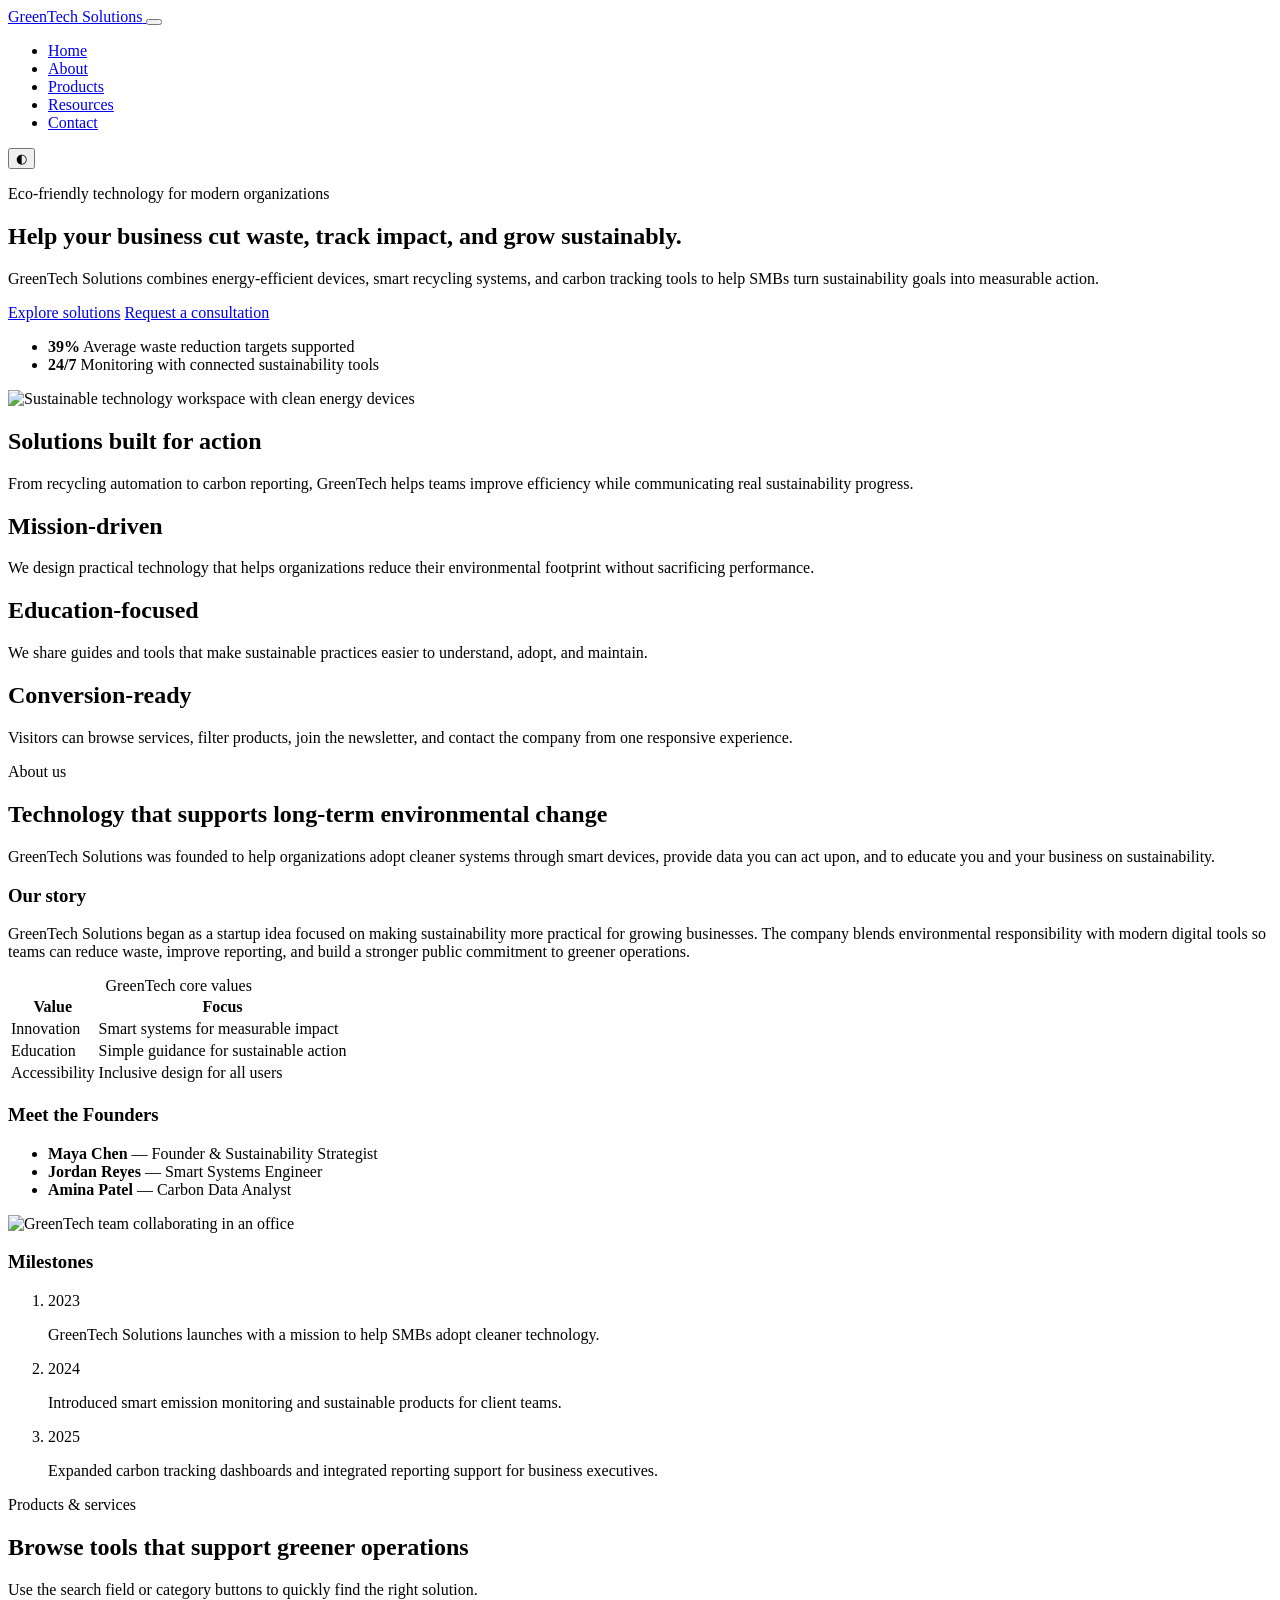
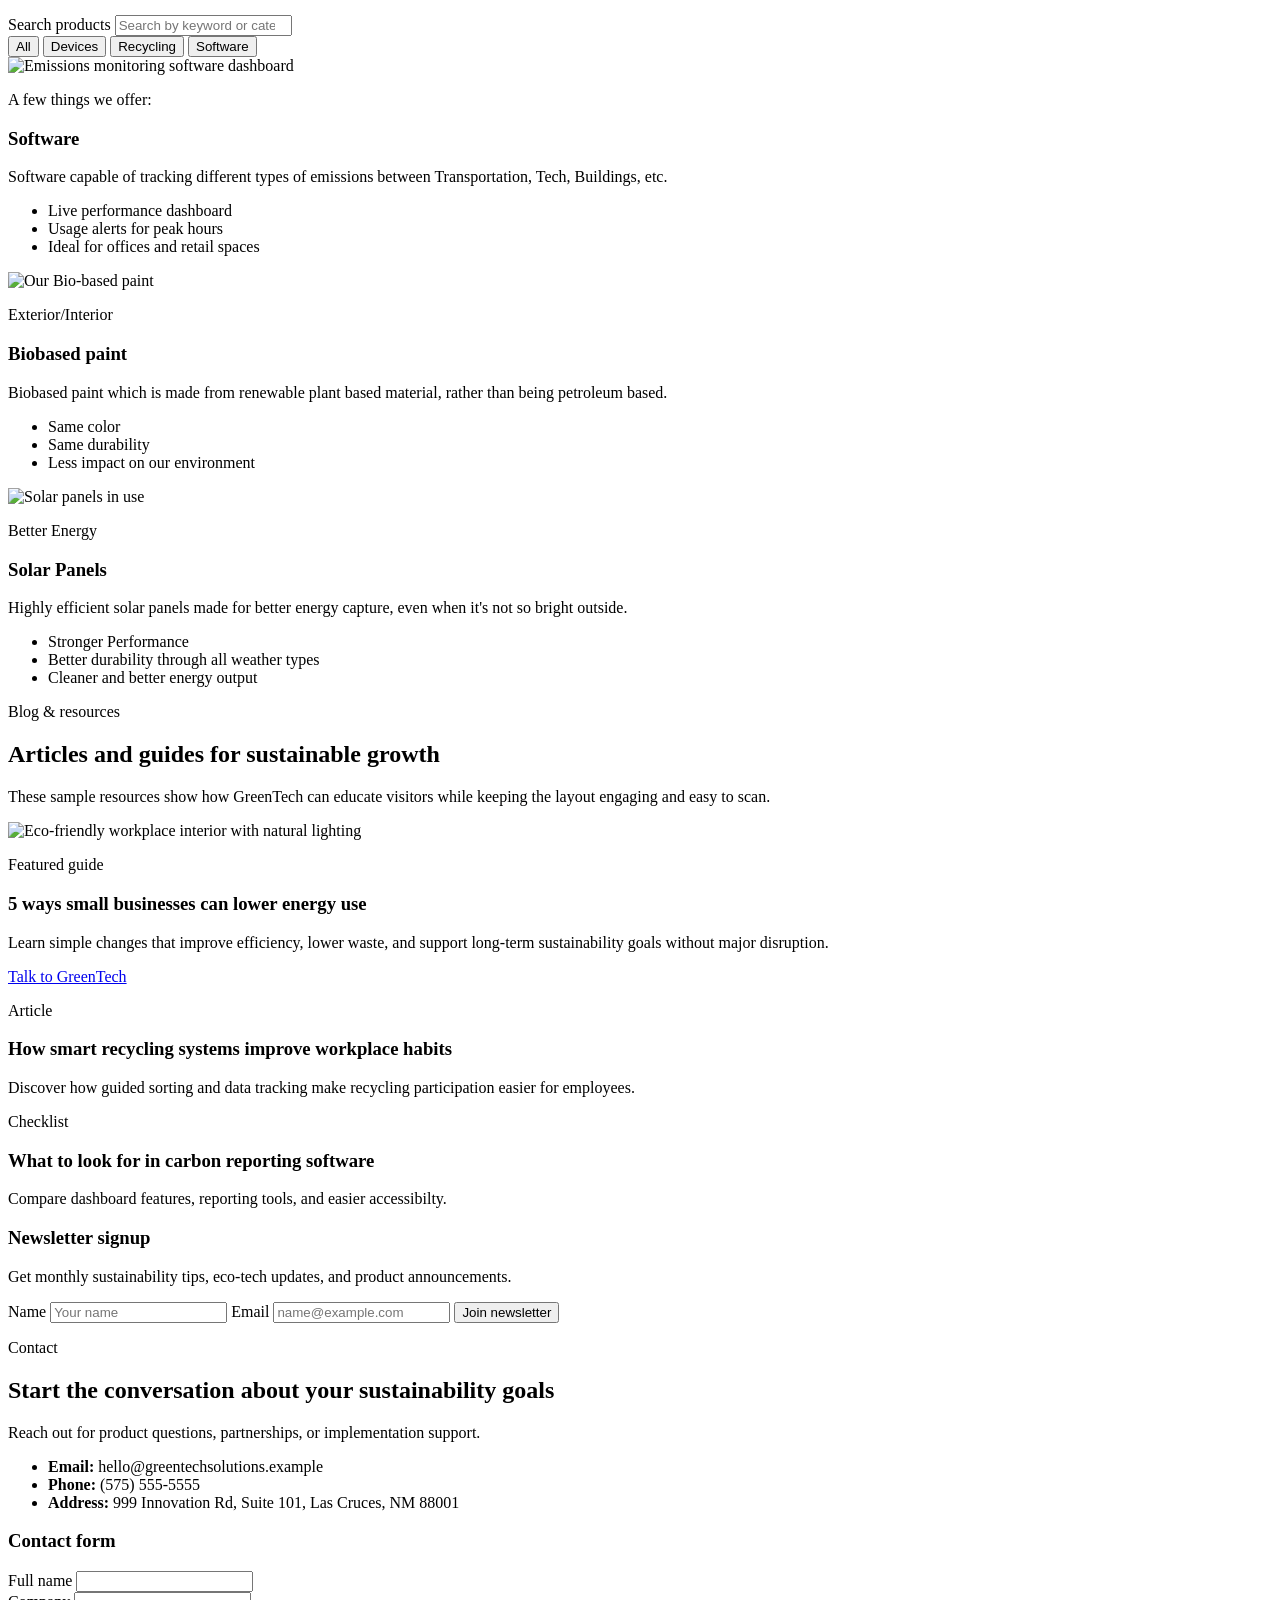
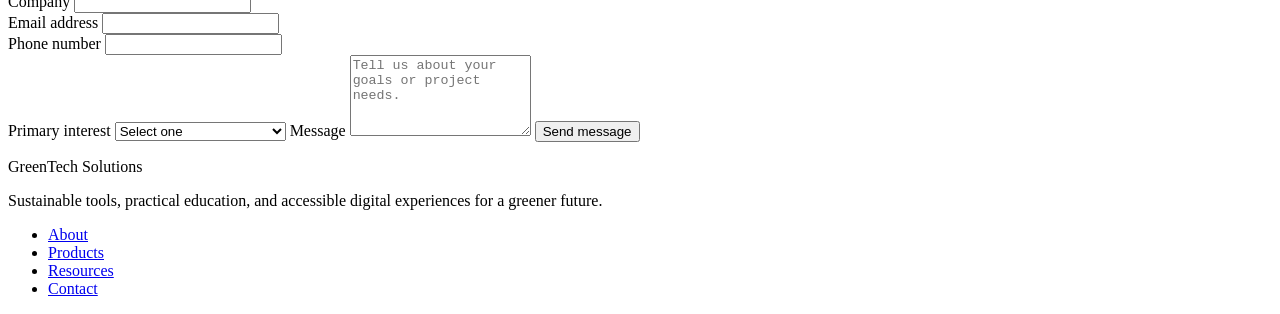
==== html/greentech.html @ e3a4a88c "Updated all web techs" ====
<!DOCTYPE html>
<html lang="en">
<head>
  <meta charset="UTF-8">
  <meta name="viewport" content="width=device-width, initial-scale=1.0">
  <meta name="description" content="GreenTech Solutions helps businesses reduce their carbon footprint with energy-efficient devices, smart recycling systems, and carbon tracking software.">
  <title>GreenTech Solutions</title>
  <link rel="stylesheet" href="style.css">
  <script defer src="script.js"></script>
</head>
<body>
  

  <header class="site-header" id="top">
    <div class="container header-inner">
      <a class="brand" href="greentech.html" aria-label="GreenTech Solutions home">
        <span>GreenTech Solutions</span>
      </a>

      <button class="menu-toggle" type="button" aria-expanded="false" aria-controls="primary-nav" aria-label="Open navigation menu">
        <span></span><span></span><span></span>
      </button>

      <nav class="primary-nav" id="primary-nav" aria-label="Primary navigation">
        <ul>
          <li><a href="#home">Home</a></li>
          <li><a href="#about">About</a></li>
          <li><a href="#products">Products</a></li>
          <li><a href="#resources">Resources</a></li>
          <li><a href="#contact">Contact</a></li>
        </ul>
      </nav>

      <button class="theme-toggle" type="button" data-theme-toggle aria-label="Switch to dark mode">
        <span aria-hidden="true">◐</span>
      </button>
    </div>
  </header>

  <main id="main-content">
    <section class="hero section" id="home">
      <div class="container hero-grid">
        <div class="hero-copy">
          <p class="eyebrow">Eco-friendly technology for modern organizations</p>
          <h1>Help your business cut waste, track impact, and grow sustainably.</h1>
          <p class="hero-text">GreenTech Solutions combines energy-efficient devices, smart recycling systems, and carbon tracking tools to help SMBs turn sustainability goals into measurable action.</p>
          <div class="hero-actions">
            <a class="btn btn-primary" href="#products">Explore solutions</a>
            <a class="btn btn-secondary" href="#contact">Request a consultation</a>
          </div>
          <ul class="stats-list" aria-label="Business impact highlights">
            <li><strong>39%</strong><span> Average waste reduction targets supported</span></li>
            <li><strong>24/7</strong><span> Monitoring with connected sustainability tools</span></li>
            </ul>
        </div>

        <div class="hero-card">
          <img src="images/hero.jpg" alt="Sustainable technology workspace with clean energy devices" width="900" height="700" loading="eager">
          <div class="hero-panel">
            <h2>Solutions built for action</h2>
            <p>From recycling automation to carbon reporting, GreenTech helps teams improve efficiency while communicating real sustainability progress.</p>
          </div>
        </div>
      </div>
    </section>

    <section class="section mission-strip" aria-label="Mission highlights">
      <div class="container mission-grid">
        <article>
          <h2>Mission-driven</h2>
          <p>We design practical technology that helps organizations reduce their environmental footprint without sacrificing performance.</p>
        </article>
        <article>
          <h2>Education-focused</h2>
          <p>We share guides and tools that make sustainable practices easier to understand, adopt, and maintain.</p>
        </article>
        <article>
          <h2>Conversion-ready</h2>
          <p>Visitors can browse services, filter products, join the newsletter, and contact the company from one responsive experience.</p>
        </article>
      </div>
    </section>

    <section class="section" id="about">
      <div class="container section-heading">
        <p class="eyebrow">About us</p>
        <h2>Technology that supports long-term environmental change</h2>
        <p>GreenTech Solutions was founded to help organizations adopt cleaner systems through smart devices, provide data you can act upon, and to educate you and your business on sustainability.</p>
      </div>

      <div class="container about-grid">
        <article class="card story-card">
          <h3>Our story</h3>
          <p>GreenTech Solutions began as a startup idea focused on making sustainability more practical for growing businesses. The company blends environmental responsibility with modern digital tools so teams can reduce waste, improve reporting, and build a stronger public commitment to greener operations.</p>

          <table>
            <caption class="sr-only">GreenTech core values</caption>
            <thead>
              <tr>
                <th scope="col">Value</th>
                <th scope="col">Focus</th>
              </tr>
            </thead>
            <tbody>
              <tr><td>Innovation</td><td>Smart systems for measurable impact</td></tr>
              <tr><td>Education</td><td>Simple guidance for sustainable action</td></tr>
              <tr><td>Accessibility</td><td>Inclusive design for all users</td></tr>
            </tbody>
          </table>
        </article>

        <article class="card team-card">
          <h3>Meet the Founders</h3>
          <ul class="team-list">
            <li><strong>Maya Chen</strong> — Founder & Sustainability Strategist</li>
            <li><strong>Jordan Reyes</strong> — Smart Systems Engineer</li>
            <li><strong>Amina Patel</strong> — Carbon Data Analyst</li>
          </ul>
          <img src="images/team.jpg" alt="GreenTech team collaborating in an office" width="800" height="600" loading="lazy">
        </article>
      </div>

      <div class="container timeline-wrap">
        <h3>Milestones</h3>
        <ol class="timeline">
          <li><span>2023</span><p>GreenTech Solutions launches with a mission to help SMBs adopt cleaner technology.</p></li>
          <li><span>2024</span><p>Introduced smart emission monitoring and sustainable products for client teams.</p></li>
          <li><span>2025</span><p>Expanded carbon tracking dashboards and integrated reporting support for business executives.</p></li>
          </ol>
      </div>
    </section>

    <section class="section" id="products">
      <div class="container section-heading products-head">
        <div>
          <p class="eyebrow">Products & services</p>
          <h2>Browse tools that support greener operations</h2>
          <p>Use the search field or category buttons to quickly find the right solution.</p>
        </div>

        <form class="filter-panel" role="search" aria-label="Filter products">
          <label for="product-search">Search products</label>
          <input id="product-search" name="product-search" type="search" placeholder="Search by keyword or category">

          <div class="filter-buttons" aria-label="Product categories">
            <button type="button" class="chip active" data-filter="all">All</button>
            <button type="button" class="chip" data-filter="devices">Devices</button>
            <button type="button" class="chip" data-filter="recycling">Recycling</button>
            <button type="button" class="chip" data-filter="software">Software</button>
          </div>
        </form>
      </div>

      <div class="container product-grid" id="product-grid">
        <article class="card product-card" data-category="devices" data-name="Emission Tracker">
          <img src="images/product3.jpg" alt="Emissions monitoring software dashboard" width="700" height="500" loading="lazy">
          <div class="card-body">
            <p class="tag">A few things we offer:</p>
            <h3>Software</h3>
            <p>Software capable of tracking different types of emissions between Transportation, Tech, Buildings, etc.</p>
            <ul>
              <li>Live performance dashboard</li>
              <li>Usage alerts for peak hours</li>
              <li>Ideal for offices and retail spaces</li>
            </ul>
          </div>
        </article>

        <article class="card product-card" data-category="recycling" data-name="BioBased paint">
          <img src="images/product1.jpg" alt="Our Bio-based paint" width="700" height="500" loading="lazy">
          <div class="card-body">
            <p class="tag">Exterior/Interior</p>
            <h3>Biobased paint</h3>
            <p>Biobased paint which is made from renewable plant based material, rather than being petroleum based.</p>
            <ul>
              <li>Same color</li>
              <li>Same durability</li>
              <li>Less impact on our environment</li>
            </ul>
          </div>
        </article>

        <article class="card product-card" data-category="software" data-name="Solar Energy">
          <img src="images/product2.jpg" alt="Solar panels in use" width="700" height="500" loading="lazy">
          <div class="card-body">
            <p class="tag">Better Energy</p>
            <h3>Solar Panels</h3>
            <p>Highly efficient solar panels made for better energy capture, even when it's not so bright outside.</p>
            <ul>
              <li>Stronger Performance</li>
              <li>Better durability through all weather types</li>
              <li>Cleaner and better energy output</li>
            </ul>
          </div>
        </article>
      </div>

      <p class="container no-results" id="no-results" hidden>No matching products were found. Try a different keyword or category.</p>
    </section>

    <section class="section resources-section" id="resources">
      <div class="container section-heading">
        <p class="eyebrow">Blog & resources</p>
        <h2>Articles and guides for sustainable growth</h2>
        <p>These sample resources show how GreenTech can educate visitors while keeping the layout engaging and easy to scan.</p>
      </div>

      <div class="container resources-grid">
        <article class="card resource-feature">
          <img src="images/hero.jpg" alt="Eco-friendly workplace interior with natural lighting" width="900" height="620" loading="lazy">
          <div>
            <p class="tag">Featured guide</p>
            <h3>5 ways small businesses can lower energy use</h3>
            <p>Learn simple changes that improve efficiency, lower waste, and support long-term sustainability goals without major disruption.</p>
            <a class="text-link" href="#contact">Talk to GreenTech</a>
          </div>
        </article>

        <article class="card resource-card">
          <p class="tag">Article</p>
          <h3>How smart recycling systems improve workplace habits</h3>
          <p>Discover how guided sorting and data tracking make recycling participation easier for employees.</p>
        </article>

        <article class="card resource-card">
          <p class="tag">Checklist</p>
          <h3>What to look for in carbon reporting software</h3>
          <p>Compare dashboard features, reporting tools, and easier accessibilty. </p>
        </article>

        <article class="card newsletter-card">
          <h3>Newsletter signup</h3>
          <p>Get monthly sustainability tips, eco-tech updates, and product announcements.</p>
          <form id="newsletter-form" novalidate>
            <label for="newsletter-name">Name</label>
            <input type="text" id="newsletter-name" name="newsletter-name" placeholder="Your name" required>

            <label for="newsletter-email">Email</label>
            <input type="email" id="newsletter-email" name="newsletter-email" placeholder="name@example.com" required>

            <button class="btn btn-primary" type="submit">Join newsletter</button>
            <p class="form-message" id="newsletter-message" aria-live="polite"></p>
          </form>
        </article>
      </div>
    </section>

    <section class="section contact-section" id="contact">
      <div class="container contact-grid">
        <div class="section-heading left">
          <p class="eyebrow">Contact</p>
          <h2>Start the conversation about your sustainability goals</h2>
          <p>Reach out for product questions, partnerships, or implementation support.</p>
          <ul class="contact-list">
            <li><strong>Email:</strong> hello@greentechsolutions.example</li>
            <li><strong>Phone:</strong> (575) 555-5555</li>
            <li><strong>Address:</strong> 999 Innovation Rd, Suite 101, Las Cruces, NM 88001</li>
          </ul>
        </div>

        <form class="card contact-form" id="contact-form" novalidate>
          <h3>Contact form</h3>

          <div class="form-row">
            <div>
              <label for="name">Full name</label>
              <input id="name" name="name" type="text" required>
            </div>
            <div>
              <label for="company">Company</label>
              <input id="company" name="company" type="text" required>
            </div>
          </div>

          <div class="form-row">
            <div>
              <label for="email">Email address</label>
              <input id="email" name="email" type="email" required>
            </div>
            <div>
              <label for="phone">Phone number</label>
              <input id="phone" name="phone" type="tel" required>
            </div>
          </div>

          <label for="interest">Primary interest</label>
          <select id="interest" name="interest" required>
            <option value="">Select one</option>
            <option value="devices">Energy-efficient devices</option>
            <option value="recycling">Smart recycling systems</option>
            <option value="software">Carbon tracking software</option>
            <option value="education">Sustainability education</option>
          </select>

          <label for="message">Message</label>
          <textarea id="message" name="message" rows="5" required placeholder="Tell us about your goals or project needs."></textarea>

          <button class="btn btn-primary" type="submit">Send message</button>
          <p class="form-message" id="contact-message" aria-live="polite"></p>
        </form>
      </div>
    </section>
  </main>

  <footer class="site-footer">
    <div class="container footer-grid">
      <div>
        <p class="footer-title">GreenTech Solutions</p>
        <p>Sustainable tools, practical education, and accessible digital experiences for a greener future.</p>
      </div>
      <ul class="footer-nav">
        <li><a href="#about">About</a></li>
        <li><a href="#products">Products</a></li>
        <li><a href="#resources">Resources</a></li>
        <li><a href="#contact">Contact</a></li>
      </ul>
    </div>
  </footer>
</body>
</html>
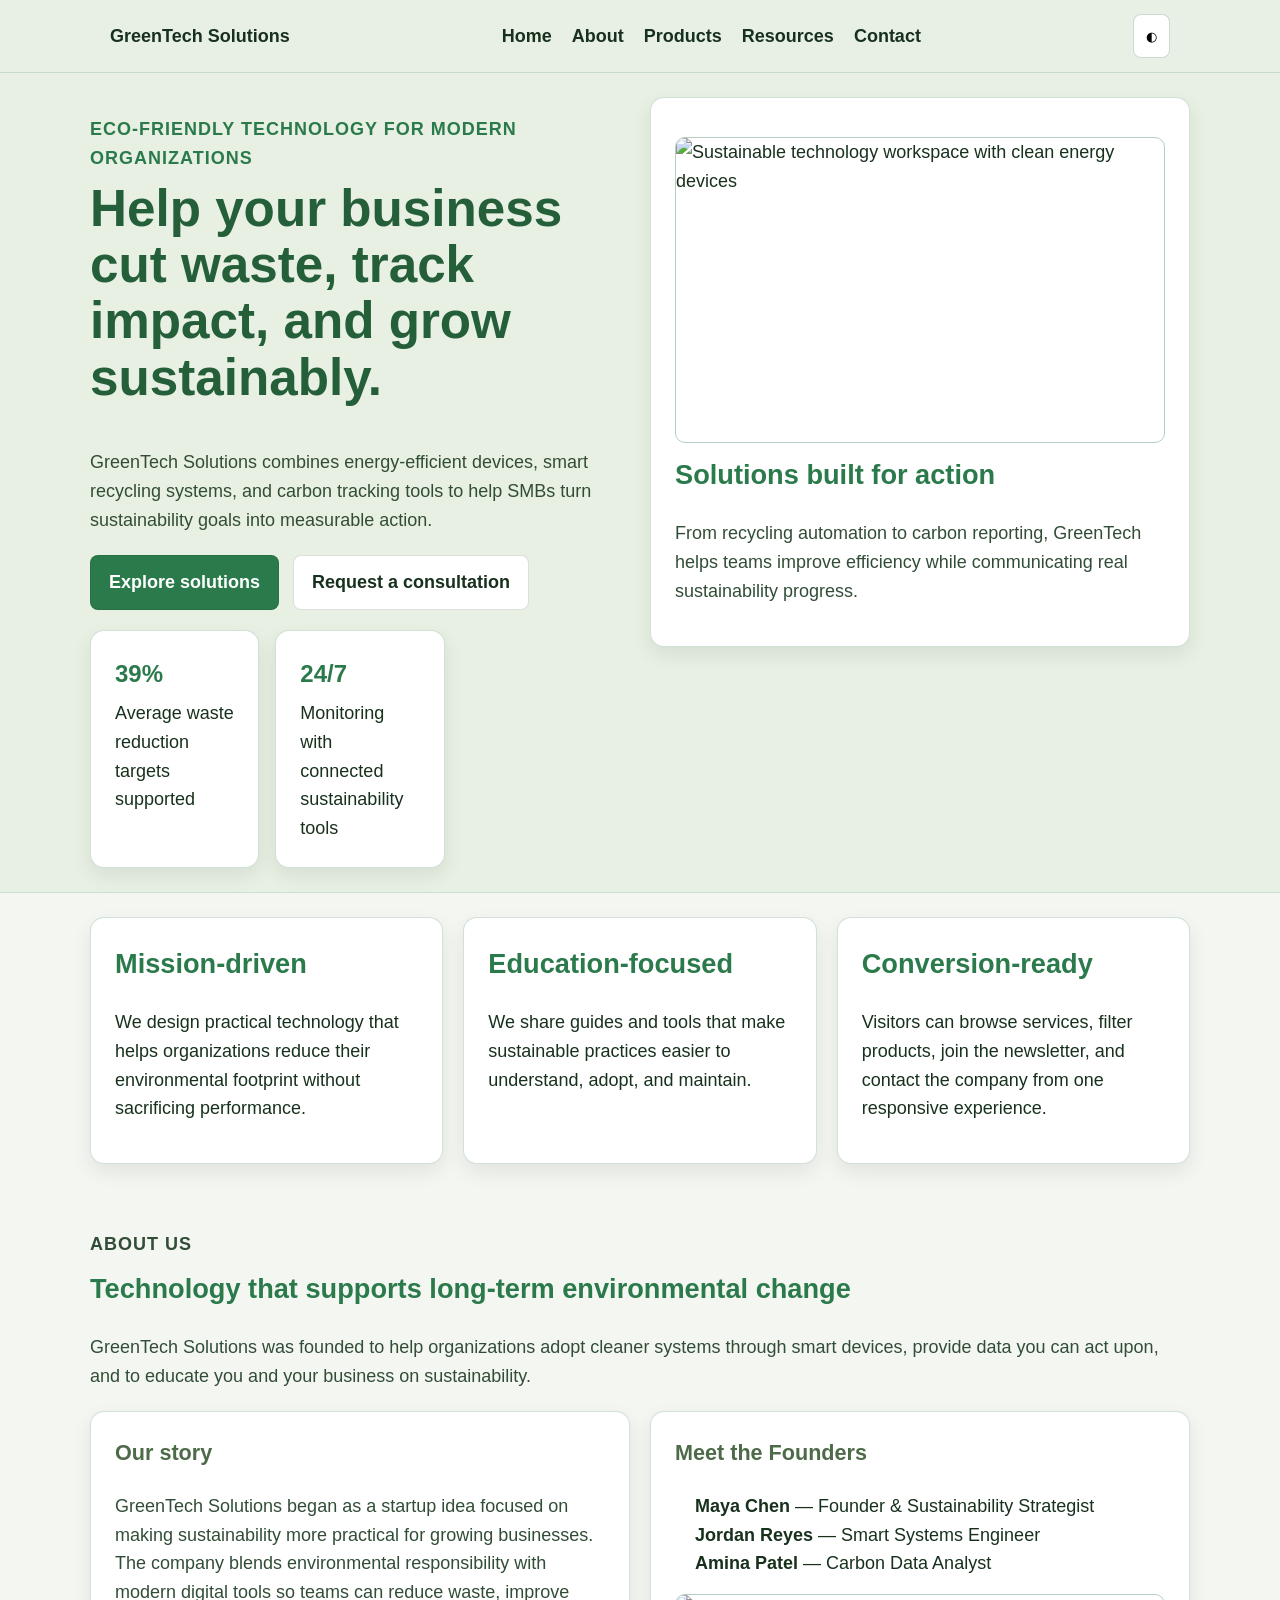
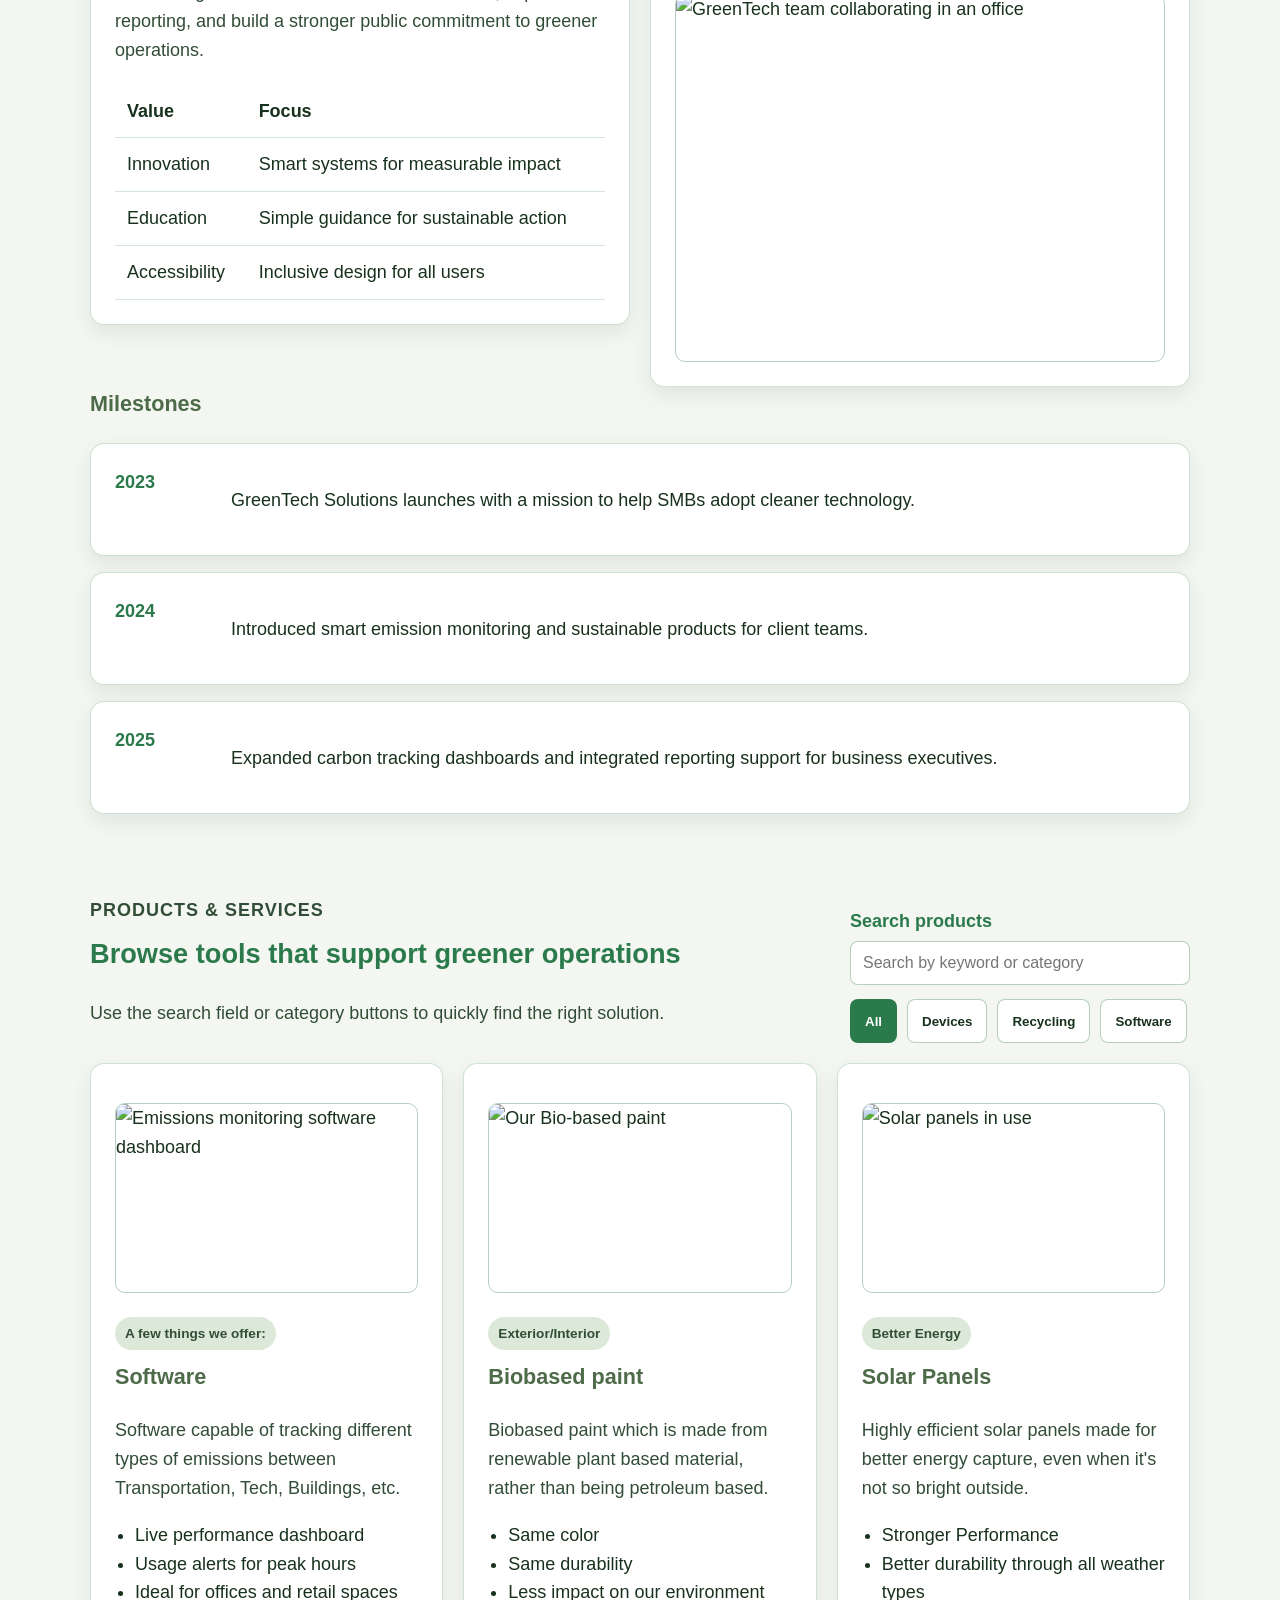
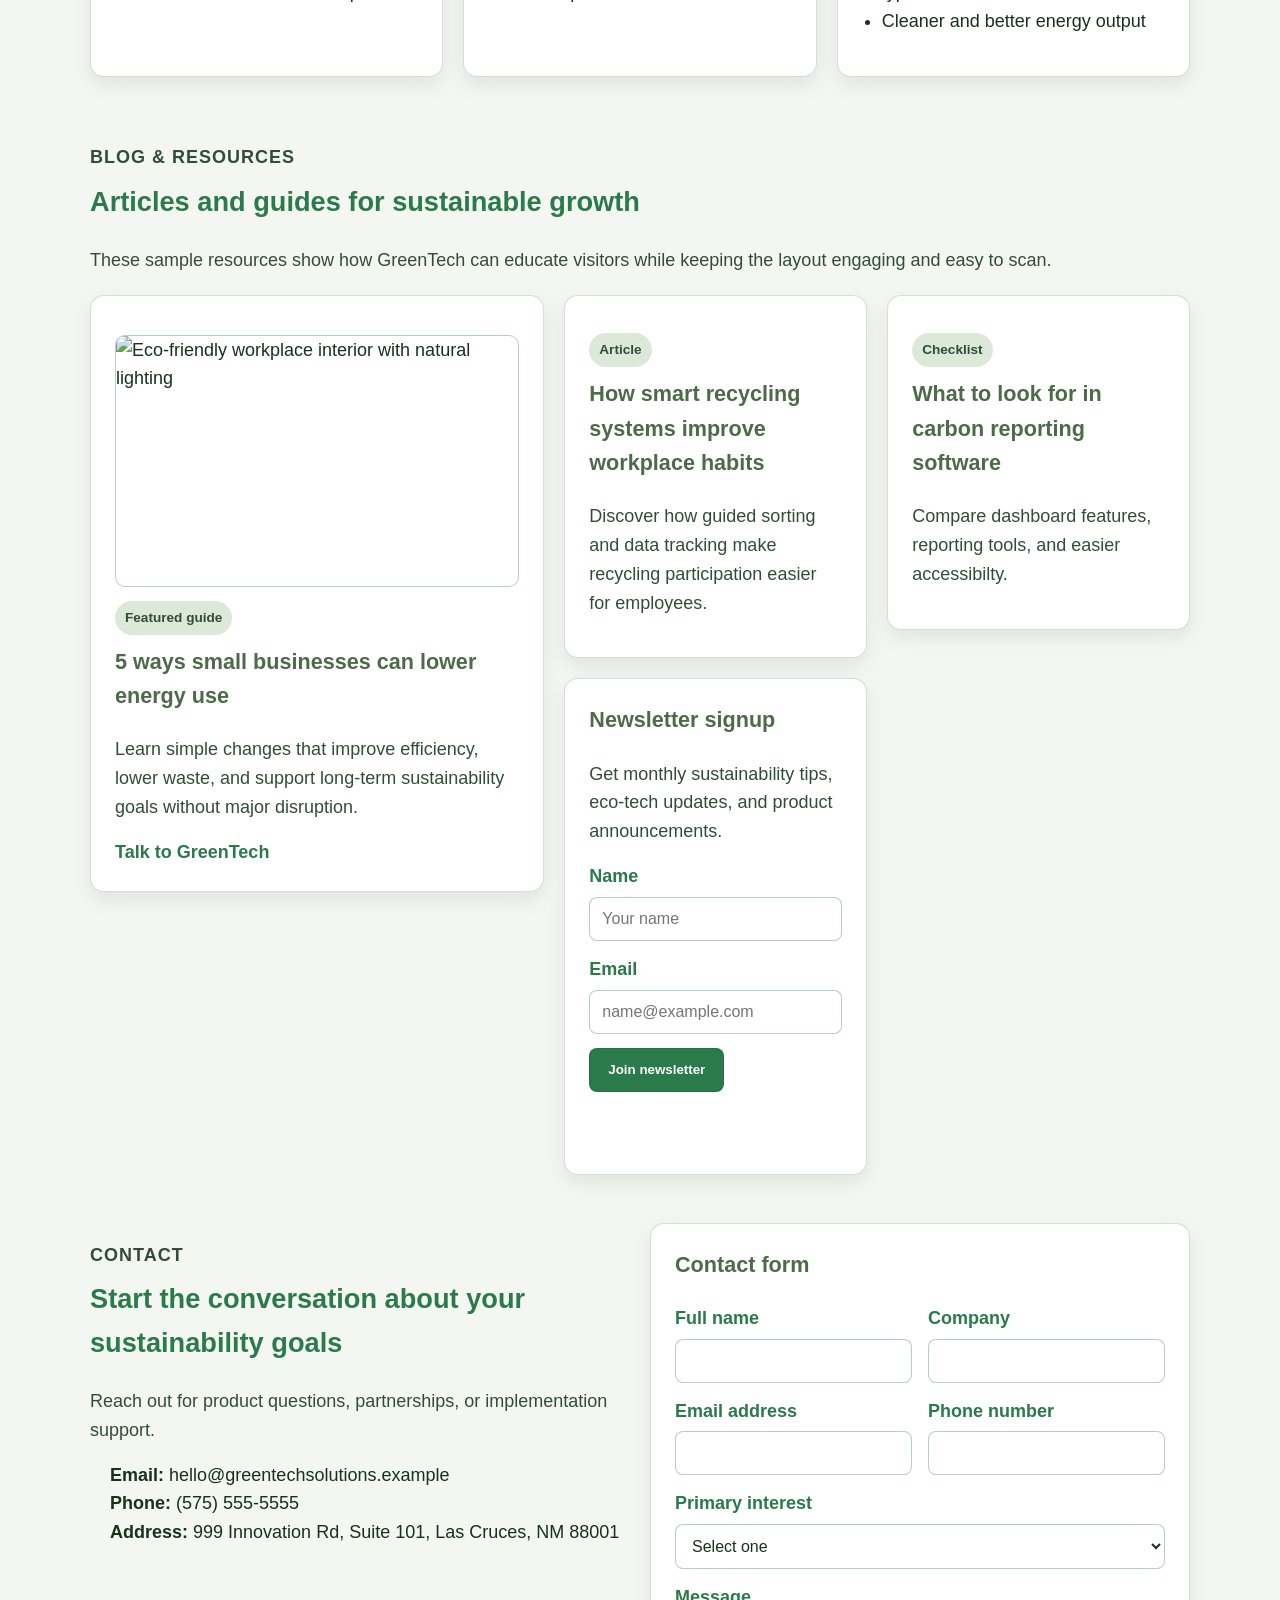
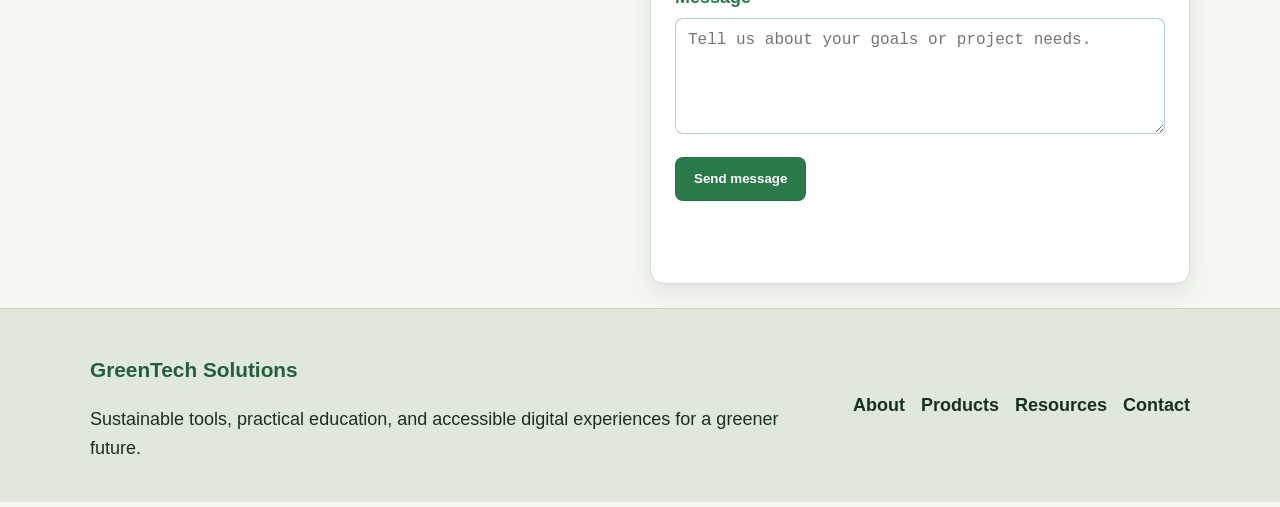
==== commit c8e88f56: "yet another update" ====
--- a/html/greentech.html
+++ b/html/greentech.html
@@ -5,8 +5,8 @@
   <meta name="viewport" content="width=device-width, initial-scale=1.0">
   <meta name="description" content="GreenTech Solutions helps businesses reduce their carbon footprint with energy-efficient devices, smart recycling systems, and carbon tracking software.">
   <title>GreenTech Solutions</title>
-  <link rel="stylesheet" href="style.css">
-  <script defer src="script.js"></script>
+  <link rel="stylesheet" href="../css/style.css">
+<script defer src="../javascript/script.js"></script>
 </head>
 <body>
   
--- a/css/style.css
+++ b/css/style.css
@@ -0,0 +1,565 @@
+body {
+  margin: 0;
+  background-color: #f4f7f1;
+  color: #18311d;
+  font-family: Arial, Helvetica, sans-serif;
+  font-size: 18px;
+  line-height: 1.6;
+}
+
+* {
+  box-sizing: border-box;
+}
+
+img {
+  display: block;
+  max-width: 100%;
+  height: auto;
+  border-radius: 10px;
+  margin-top: 15px;
+  border: 1px solid rgba(43, 122, 75, 0.35);
+}
+
+a {
+  color: #18311d;
+  text-decoration: none;
+  transition: color 0.2s ease, background-color 0.2s ease, opacity 0.2s ease;
+}
+
+a:hover {
+  color: #2b7a4b;
+}
+
+a:focus-visible,
+button:focus-visible,
+input:focus-visible,
+textarea:focus-visible,
+select:focus-visible {
+  outline: 2px solid #2b7a4b;
+  outline-offset: 3px;
+}
+
+.skip-link {
+  position: absolute;
+  left: -9999px;
+  top: auto;
+}
+
+.skip-link:focus {
+  left: 20px;
+  top: 20px;
+  background-color: #ffffff;
+  color: #000000;
+  padding: 10px 14px;
+  border-radius: 8px;
+  z-index: 1000;
+}
+
+.site-header {
+  position: sticky;
+  top: 0;
+  z-index: 999;
+  background-color: rgba(232, 240, 228, 0.96);
+  border-bottom: 1px solid rgba(43, 122, 75, 0.18);
+}
+
+.header-inner {
+  max-width: 1100px;
+  margin: 0 auto;
+  padding: 14px 20px;
+  display: flex;
+  align-items: center;
+  justify-content: space-between;
+  gap: 16px;
+  flex-wrap: wrap;
+}
+
+.brand {
+  display: flex;
+  align-items: center;
+  gap: 10px;
+  font-weight: bold;
+  color: #18311d;
+}
+
+
+
+.primary-nav ul,
+.footer-nav,
+.stats-list,
+.team-list,
+.contact-list {
+  list-style: none;
+  margin: 0;
+  padding: 0;
+}
+
+.primary-nav ul {
+  display: flex;
+  gap: 20px;
+  flex-wrap: wrap;
+}
+
+.primary-nav a,
+.footer-nav a {
+  font-weight: bold;
+}
+
+.primary-nav a:hover,
+.footer-nav a:hover {
+  color: #ffffff;
+  background-color: #2b7a4b;
+  padding: 3px 7px;
+  border-radius: 6px;
+}
+
+.theme-toggle,
+.menu-toggle,
+.btn,
+.chip {
+  min-height: 44px;
+}
+
+.theme-toggle,
+.menu-toggle {
+  background-color: #ffffff;
+  border: 1px solid rgba(43, 122, 75, 0.25);
+  border-radius: 8px;
+  padding: 10px 12px;
+}
+
+.menu-toggle {
+  display: none;
+}
+
+.menu-toggle span {
+  display: block;
+  width: 20px;
+  height: 2px;
+  background-color: #18311d;
+  margin: 4px 0;
+}
+
+.section,
+.hero,
+.mission-strip,
+.site-footer {
+  padding: 24px 20px;
+}
+
+.container,
+.header-inner {
+  max-width: 1100px;
+  margin: 0 auto;
+}
+
+.hero {
+  background-color: #e8f0e4;
+  border-bottom: 1px solid rgba(43, 122, 75, 0.15);
+}
+
+.hero-grid,
+.about-grid,
+.products-head,
+.product-grid,
+.resources-grid,
+.contact-grid,
+.footer-grid,
+.mission-grid {
+  display: grid;
+  gap: 20px;
+}
+
+.hero-grid,
+.about-grid,
+.contact-grid {
+  grid-template-columns: 1fr 1fr;
+  align-items: start;
+}
+
+.products-head {
+  grid-template-columns: 1fr 340px;
+  align-items: end;
+}
+
+.product-grid {
+  grid-template-columns: repeat(3, 1fr);
+}
+
+.resources-grid {
+  grid-template-columns: 1.2fr 0.8fr 0.8fr;
+  align-items: start;
+}
+
+.resource-feature {
+  grid-row: span 2;
+}
+
+.mission-grid {
+  grid-template-columns: repeat(3, 1fr);
+}
+
+.eyebrow {
+  color: #2b7a4b;
+  font-weight: bold;
+  text-transform: uppercase;
+  letter-spacing: 1px;
+  margin-bottom: 8px;
+}
+
+h1 {
+  color: #245f39;
+  margin-top: 0;
+  font-size: clamp(2rem, 4vw, 3.25rem);
+  line-height: 1.1;
+}
+
+h2 {
+  color: #2b7a4b;
+  margin-top: 0;
+  font-size: 1.7rem;
+}
+
+h3 {
+  color: #4d6b48;
+  margin-top: 0;
+  font-size: 1.35rem;
+}
+
+p {
+  margin-bottom: 16px;
+}
+
+.hero-text,
+.section-heading p,
+.hero-panel p,
+.card p {
+  color: #324d37;
+}
+
+.hero-actions {
+  display: flex;
+  gap: 14px;
+  flex-wrap: wrap;
+  margin: 20px 0;
+}
+
+.btn {
+  display: inline-block;
+  padding: 12px 18px;
+  border-radius: 8px;
+  font-weight: bold;
+  border: 1px solid rgba(24, 49, 29, 0.15);
+  cursor: pointer;
+}
+
+.btn-primary {
+  background-color: #2b7a4b;
+  color: #ffffff;
+}
+
+.btn-primary:hover {
+  background-color: #ffffff;
+  color: #18311d;
+}
+
+.btn-secondary {
+  background-color: #ffffff;
+  color: #18311d;
+}
+
+.btn-secondary:hover {
+  background-color: #dce9d8;
+}
+
+.hero-card,
+.card,
+.stats-list li,
+.timeline li,
+.mission-grid article {
+  background-color: #ffffff;
+  border: 1px solid rgba(43, 122, 75, 0.22);
+  border-radius: 14px;
+  padding: 24px;
+  box-shadow: 0 8px 20px rgba(0, 0, 0, 0.08);
+}
+
+.hero-card,
+.card,
+.resource-feature,
+.newsletter-card,
+.contact-form {
+  overflow: hidden;
+}
+
+.hero-card img,
+.product-card img,
+.resource-feature img {
+  width: 100%;
+  aspect-ratio: 16 / 10;
+  object-fit: cover;
+}
+
+.hero-panel,
+.card-body {
+  margin-top: 10px;
+}
+
+.stats-list {
+  display: grid;
+  grid-template-columns: repeat(3, 1fr);
+  gap: 16px;
+}
+
+.stats-list strong {
+  display: block;
+  color: #2b7a4b;
+  font-size: 1.5rem;
+  margin-bottom: 6px;
+}
+
+.section-heading {
+  margin-bottom: 20px;
+}
+
+.story-card table {
+  width: 100%;
+  border-collapse: collapse;
+  margin-top: 20px;
+}
+
+.story-card th,
+.story-card td {
+  text-align: left;
+  padding: 12px;
+  border-bottom: 1px solid rgba(43, 122, 75, 0.2);
+}
+
+.timeline {
+  list-style: none;
+  padding: 0;
+  margin: 20px 0 0;
+}
+
+.timeline li {
+  margin-bottom: 16px;
+  display: grid;
+  grid-template-columns: 100px 1fr;
+  gap: 16px;
+}
+
+.timeline span {
+  font-weight: bold;
+  color: #2b7a4b;
+}
+
+.tag {
+  display: inline-block;
+  background-color: #dce9d8;
+  color: #245f39;
+  padding: 6px 10px;
+  border-radius: 999px;
+  font-size: 0.85rem;
+  font-weight: bold;
+  margin-bottom: 10px;
+}
+
+.team-list,
+.contact-list,
+.card-body ul {
+  padding-left: 20px;
+  margin-bottom: 16px;
+}
+
+.filter-panel,
+.newsletter-card form,
+.contact-form {
+  display: block;
+}
+
+.filter-panel label,
+.newsletter-card label,
+.contact-form label {
+  display: block;
+  margin-bottom: 6px;
+  font-weight: bold;
+  color: #2b7a4b;
+}
+
+.filter-panel input,
+.newsletter-card input,
+.contact-form input,
+.contact-form textarea,
+.contact-form select {
+  width: 100%;
+  padding: 12px;
+  border: 1px solid rgba(43, 122, 75, 0.35);
+  border-radius: 8px;
+  background-color: #ffffff;
+  color: #18311d;
+  font-size: 1rem;
+  margin-bottom: 14px;
+}
+
+.filter-buttons {
+  display: flex;
+  gap: 10px;
+  flex-wrap: wrap;
+}
+
+.chip {
+  padding: 10px 14px;
+  border-radius: 8px;
+  border: 1px solid rgba(43, 122, 75, 0.35);
+  background-color: #ffffff;
+  color: #18311d;
+  font-weight: bold;
+}
+
+.chip.active {
+  background-color: #2b7a4b;
+  color: #ffffff;
+}
+
+.form-row {
+  display: grid;
+  grid-template-columns: 1fr 1fr;
+  gap: 16px;
+}
+
+.form-message {
+  font-weight: bold;
+  min-height: 24px;
+}
+
+.form-message.error {
+  color: #a12c2c;
+}
+
+.form-message.success {
+  color: #23683f;
+}
+
+.input-error {
+  border-color: #a12c2c !important;
+}
+
+.no-results {
+  color: #a12c2c;
+  font-weight: bold;
+}
+
+.text-link {
+  display: inline-block;
+  font-weight: bold;
+  color: #2b7a4b;
+}
+
+.site-footer {
+  background-color: #dfe8da;
+  border-top: 1px solid rgba(43, 122, 75, 0.18);
+}
+
+.footer-grid {
+  grid-template-columns: 1fr auto;
+  align-items: center;
+}
+
+.footer-nav {
+  display: flex;
+  gap: 16px;
+  flex-wrap: wrap;
+}
+
+.footer-title {
+  font-size: 1.3rem;
+  font-weight: bold;
+  color: #245f39;
+}
+
+.sr-only {
+  position: absolute;
+  width: 1px;
+  height: 1px;
+  padding: 0;
+  margin: -1px;
+  overflow: hidden;
+  clip: rect(0, 0, 0, 0);
+  white-space: nowrap;
+  border: 0;
+}
+
+@media (max-width: 900px) {
+  .hero-grid,
+  .about-grid,
+  .products-head,
+  .product-grid,
+  .resources-grid,
+  .contact-grid,
+  .mission-grid,
+  .footer-grid {
+    grid-template-columns: 1fr;
+  }
+
+  .stats-list {
+    grid-template-columns: 1fr;
+  }
+
+  .resource-feature {
+    grid-row: auto;
+  }
+}
+
+@media (max-width: 700px) {
+  .header-inner {
+    padding: 12px;
+  }
+
+  .menu-toggle {
+    display: inline-block;
+  }
+
+  .primary-nav {
+    width: 100%;
+    display: none;
+    margin-top: 10px;
+    background-color: #ffffff;
+    border: 1px solid rgba(43, 122, 75, 0.2);
+    border-radius: 12px;
+    padding: 12px;
+  }
+
+  .primary-nav.open {
+    display: block;
+  }
+
+  .primary-nav ul {
+    flex-direction: column;
+    gap: 10px;
+  }
+
+  .hero-card,
+  .card,
+  .stats-list li,
+  .timeline li,
+  .mission-grid article {
+    padding: 18px;
+  }
+
+  .form-row,
+  .timeline li {
+    grid-template-columns: 1fr;
+  }
+
+  h1 {
+    font-size: 1.95rem;
+  }
+
+  h2 {
+    font-size: 1.4rem;
+  }
+
+  h3 {
+    font-size: 1.2rem;
+  }
+}
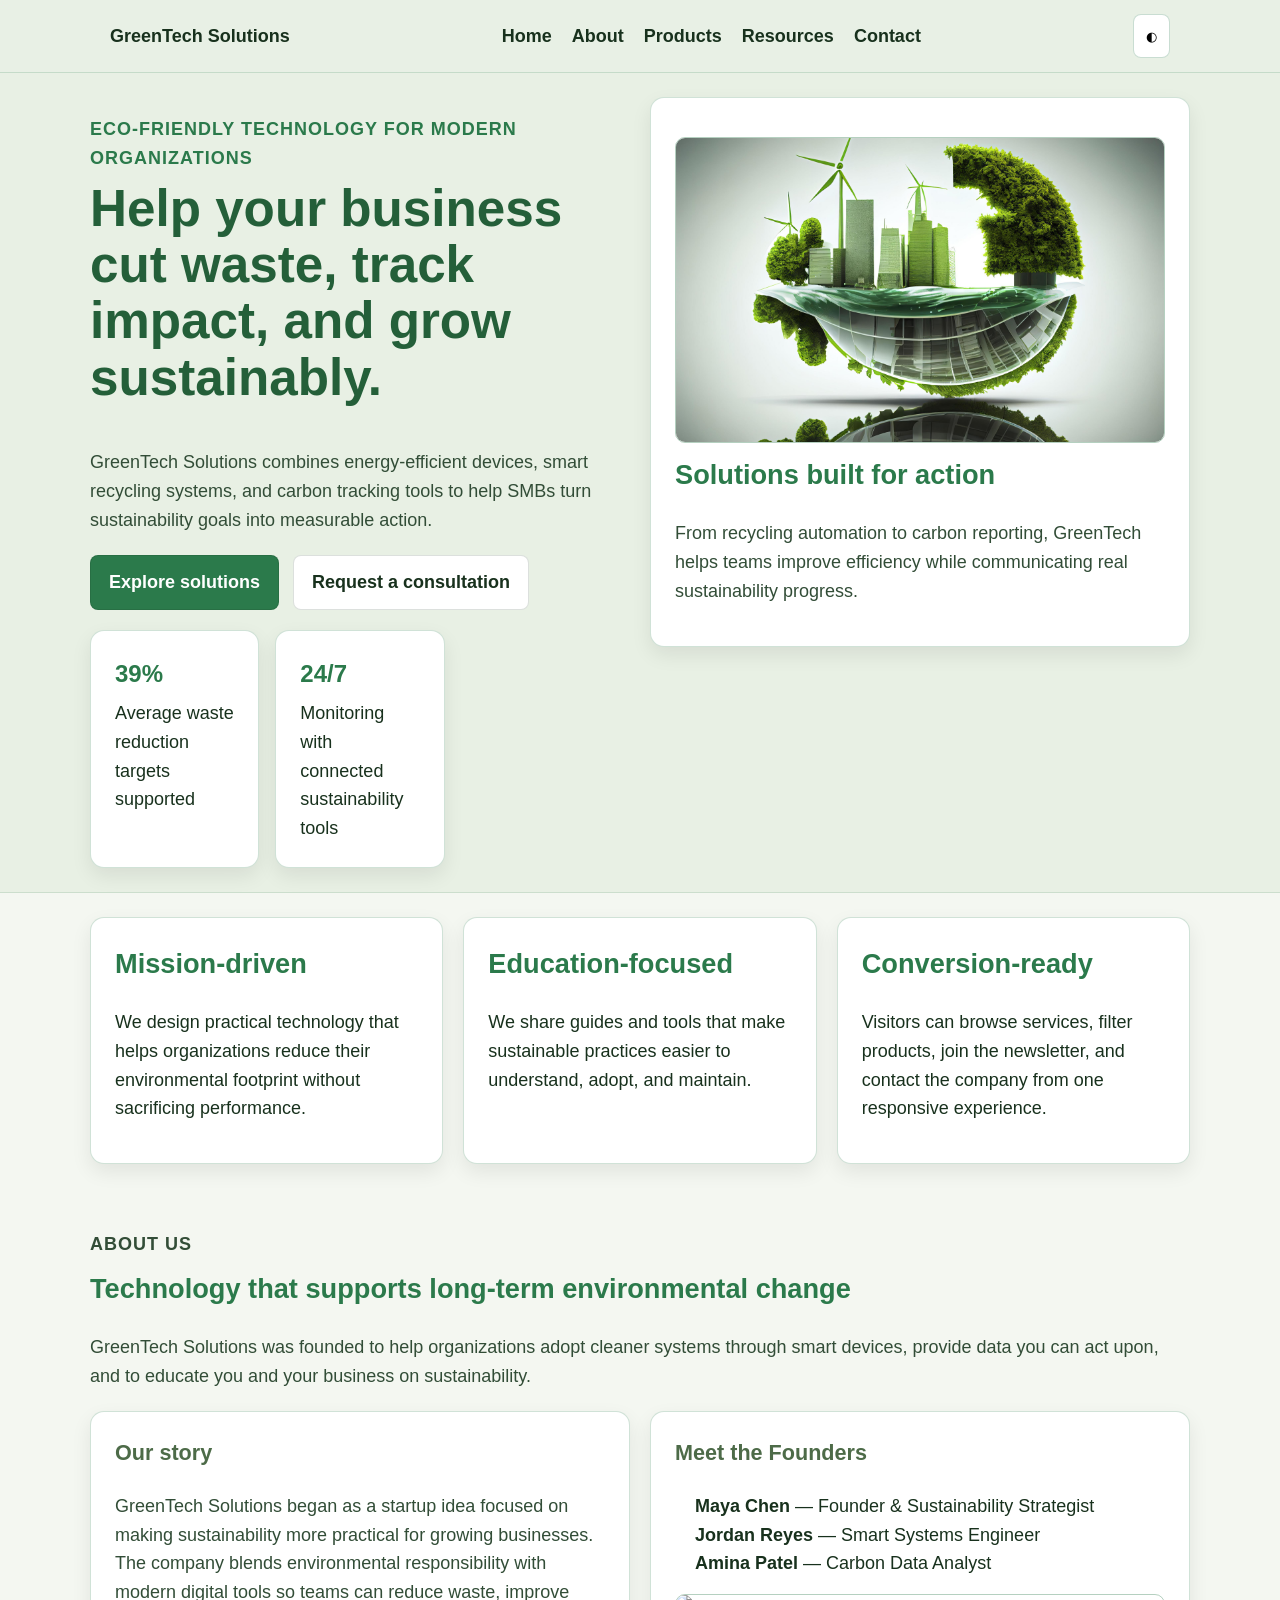
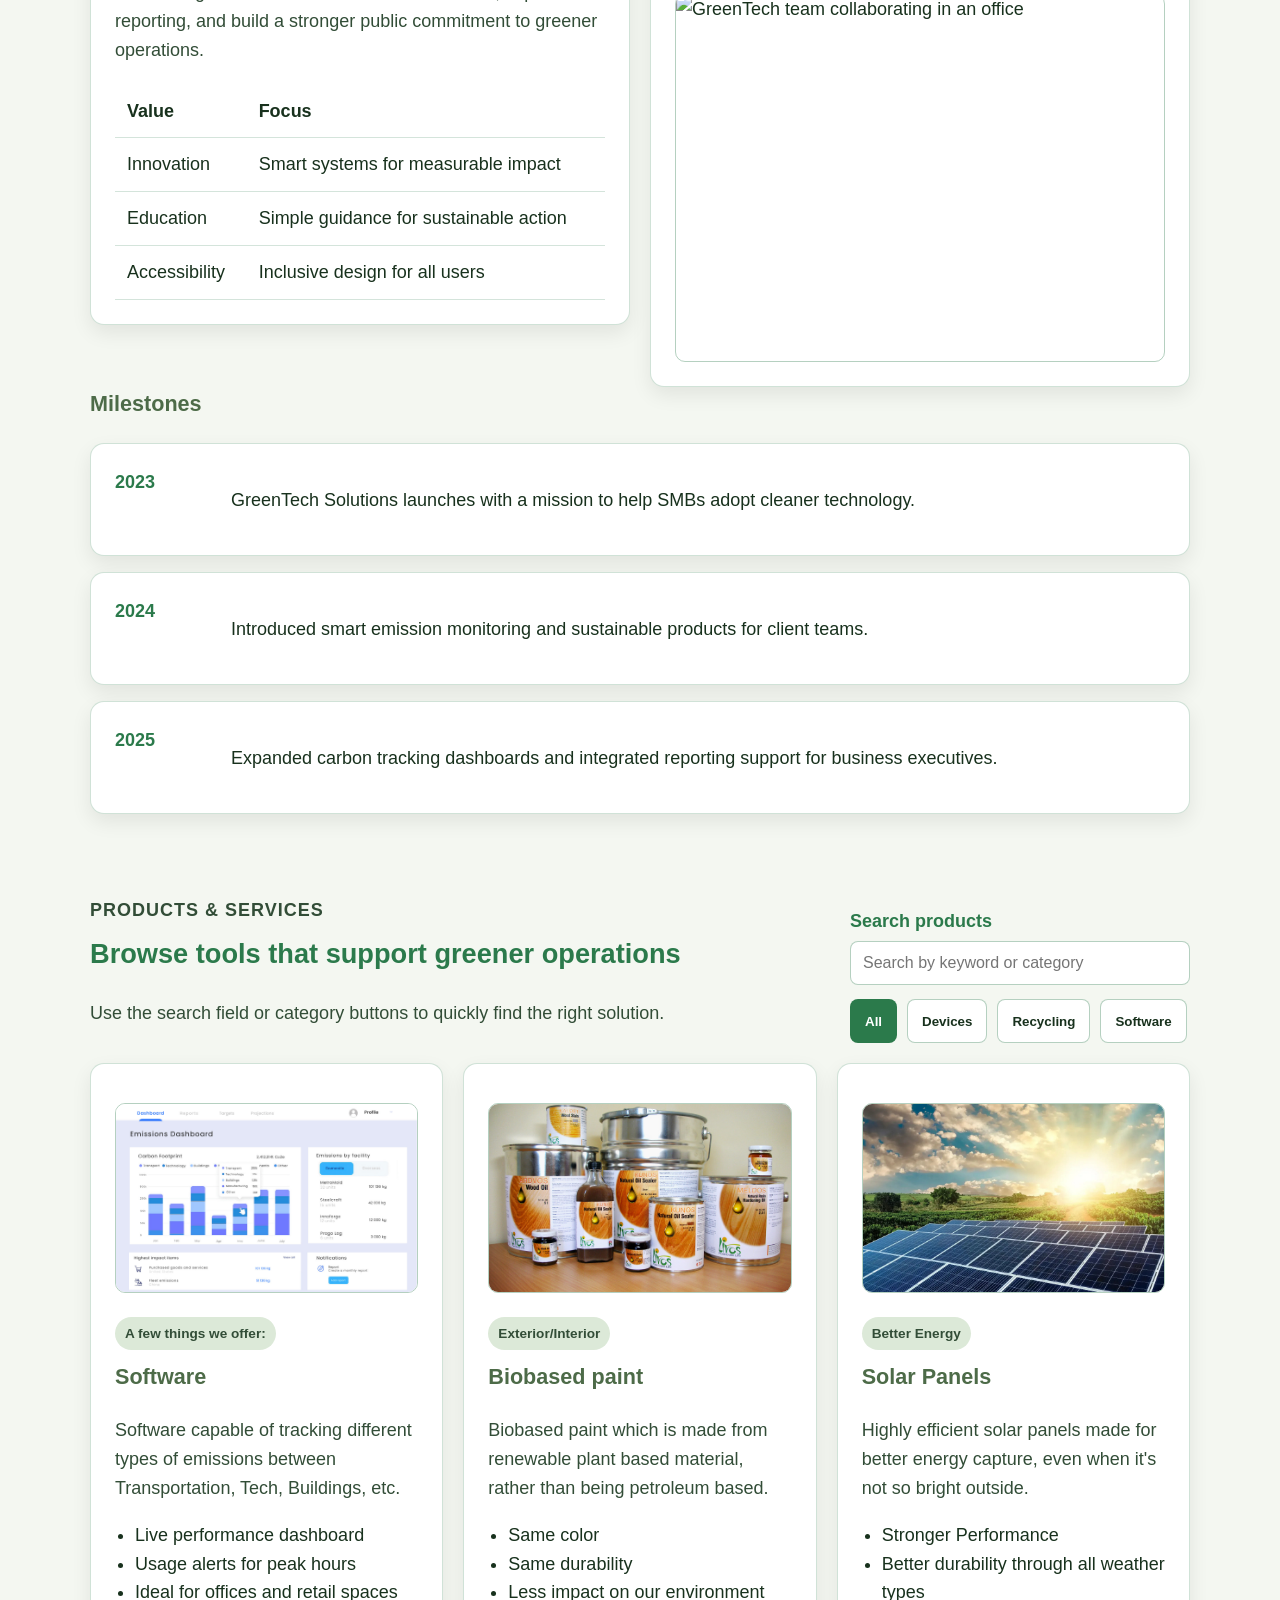
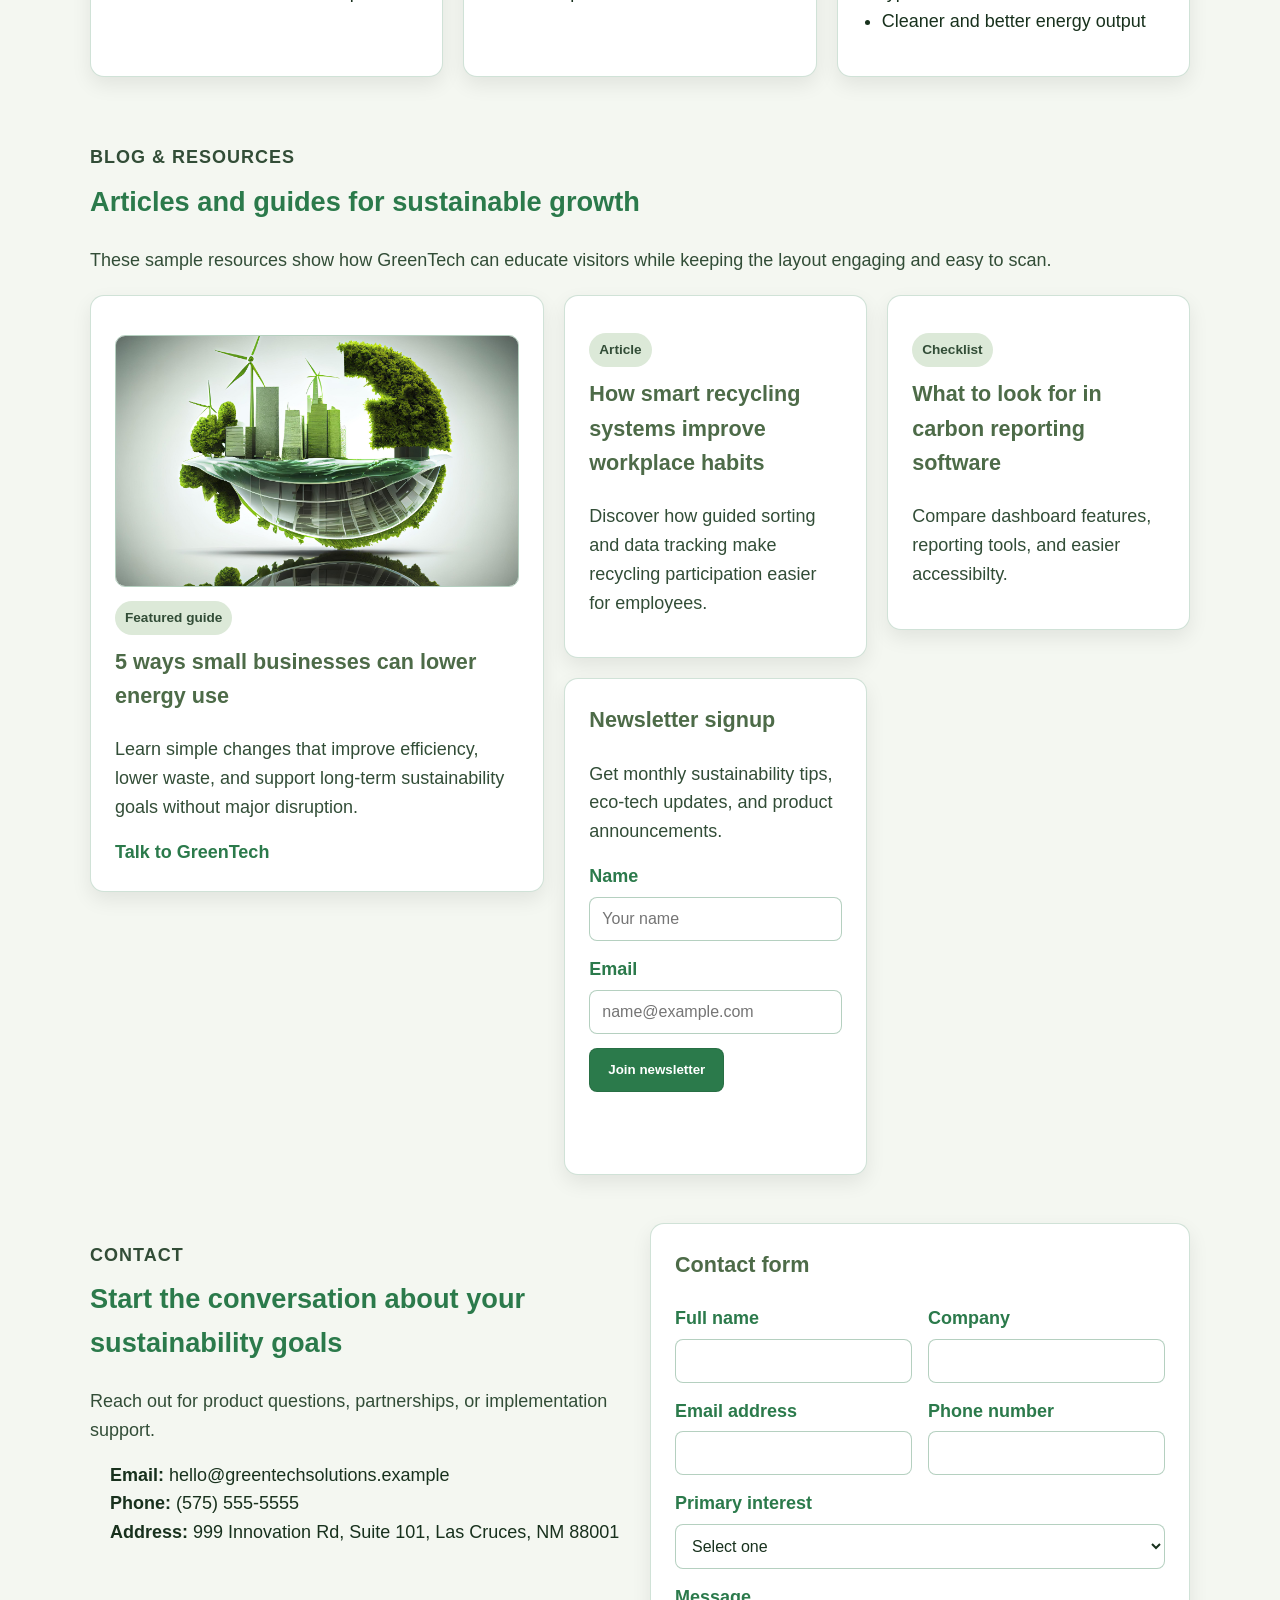
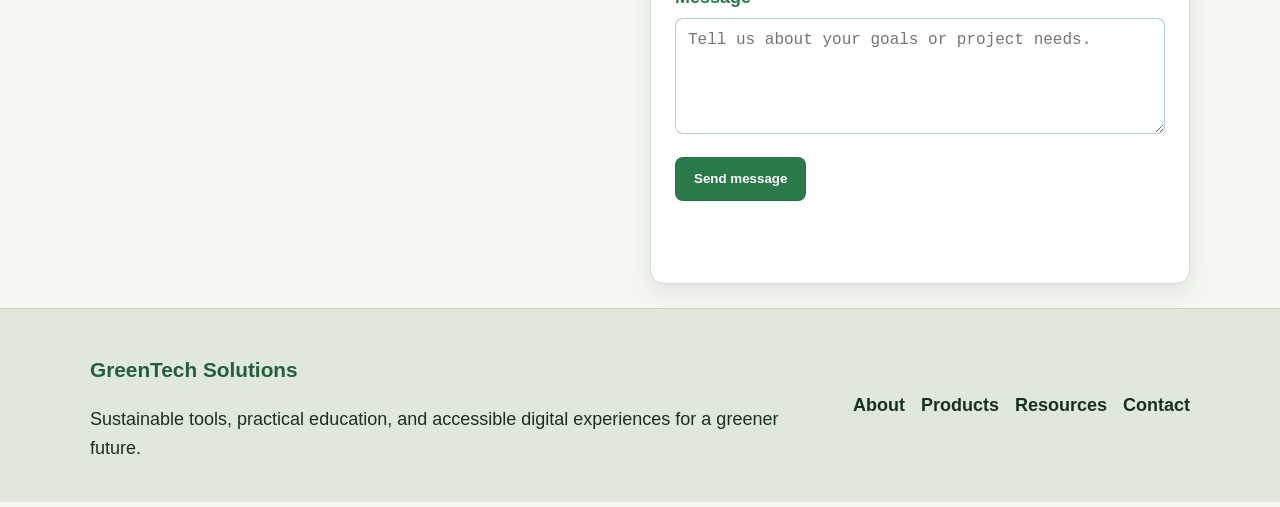
==== commit dbecad8f: "Another upd" ====
--- a/html/greentech.html
+++ b/html/greentech.html
@@ -55,7 +55,7 @@
         </div>
 
         <div class="hero-card">
-          <img src="images/hero.jpg" alt="Sustainable technology workspace with clean energy devices" width="900" height="700" loading="eager">
+          <img src="../images/hero.jpg" alt="Sustainable technology workspace with clean energy devices" width="900" height="700" loading="eager">
           <div class="hero-panel">
             <h2>Solutions built for action</h2>
             <p>From recycling automation to carbon reporting, GreenTech helps teams improve efficiency while communicating real sustainability progress.</p>
@@ -153,7 +153,7 @@
 
       <div class="container product-grid" id="product-grid">
         <article class="card product-card" data-category="devices" data-name="Emission Tracker">
-          <img src="images/product3.jpg" alt="Emissions monitoring software dashboard" width="700" height="500" loading="lazy">
+          <img src="../images/product3.jpg" alt="Emissions monitoring software dashboard" width="700" height="500" loading="lazy">
           <div class="card-body">
             <p class="tag">A few things we offer:</p>
             <h3>Software</h3>
@@ -167,7 +167,7 @@
         </article>
 
         <article class="card product-card" data-category="recycling" data-name="BioBased paint">
-          <img src="images/product1.jpg" alt="Our Bio-based paint" width="700" height="500" loading="lazy">
+          <img src="../images/product1.jpg" alt="Our Bio-based paint" width="700" height="500" loading="lazy">
           <div class="card-body">
             <p class="tag">Exterior/Interior</p>
             <h3>Biobased paint</h3>
@@ -181,7 +181,7 @@
         </article>
 
         <article class="card product-card" data-category="software" data-name="Solar Energy">
-          <img src="images/product2.jpg" alt="Solar panels in use" width="700" height="500" loading="lazy">
+          <img src="../images/product2.jpg" alt="Solar panels in use" width="700" height="500" loading="lazy">
           <div class="card-body">
             <p class="tag">Better Energy</p>
             <h3>Solar Panels</h3>
@@ -207,7 +207,7 @@
 
       <div class="container resources-grid">
         <article class="card resource-feature">
-          <img src="images/hero.jpg" alt="Eco-friendly workplace interior with natural lighting" width="900" height="620" loading="lazy">
+          <img src="../images/hero.jpg" alt="Eco-friendly workplace interior with natural lighting" width="900" height="620" loading="lazy">
           <div>
             <p class="tag">Featured guide</p>
             <h3>5 ways small businesses can lower energy use</h3>
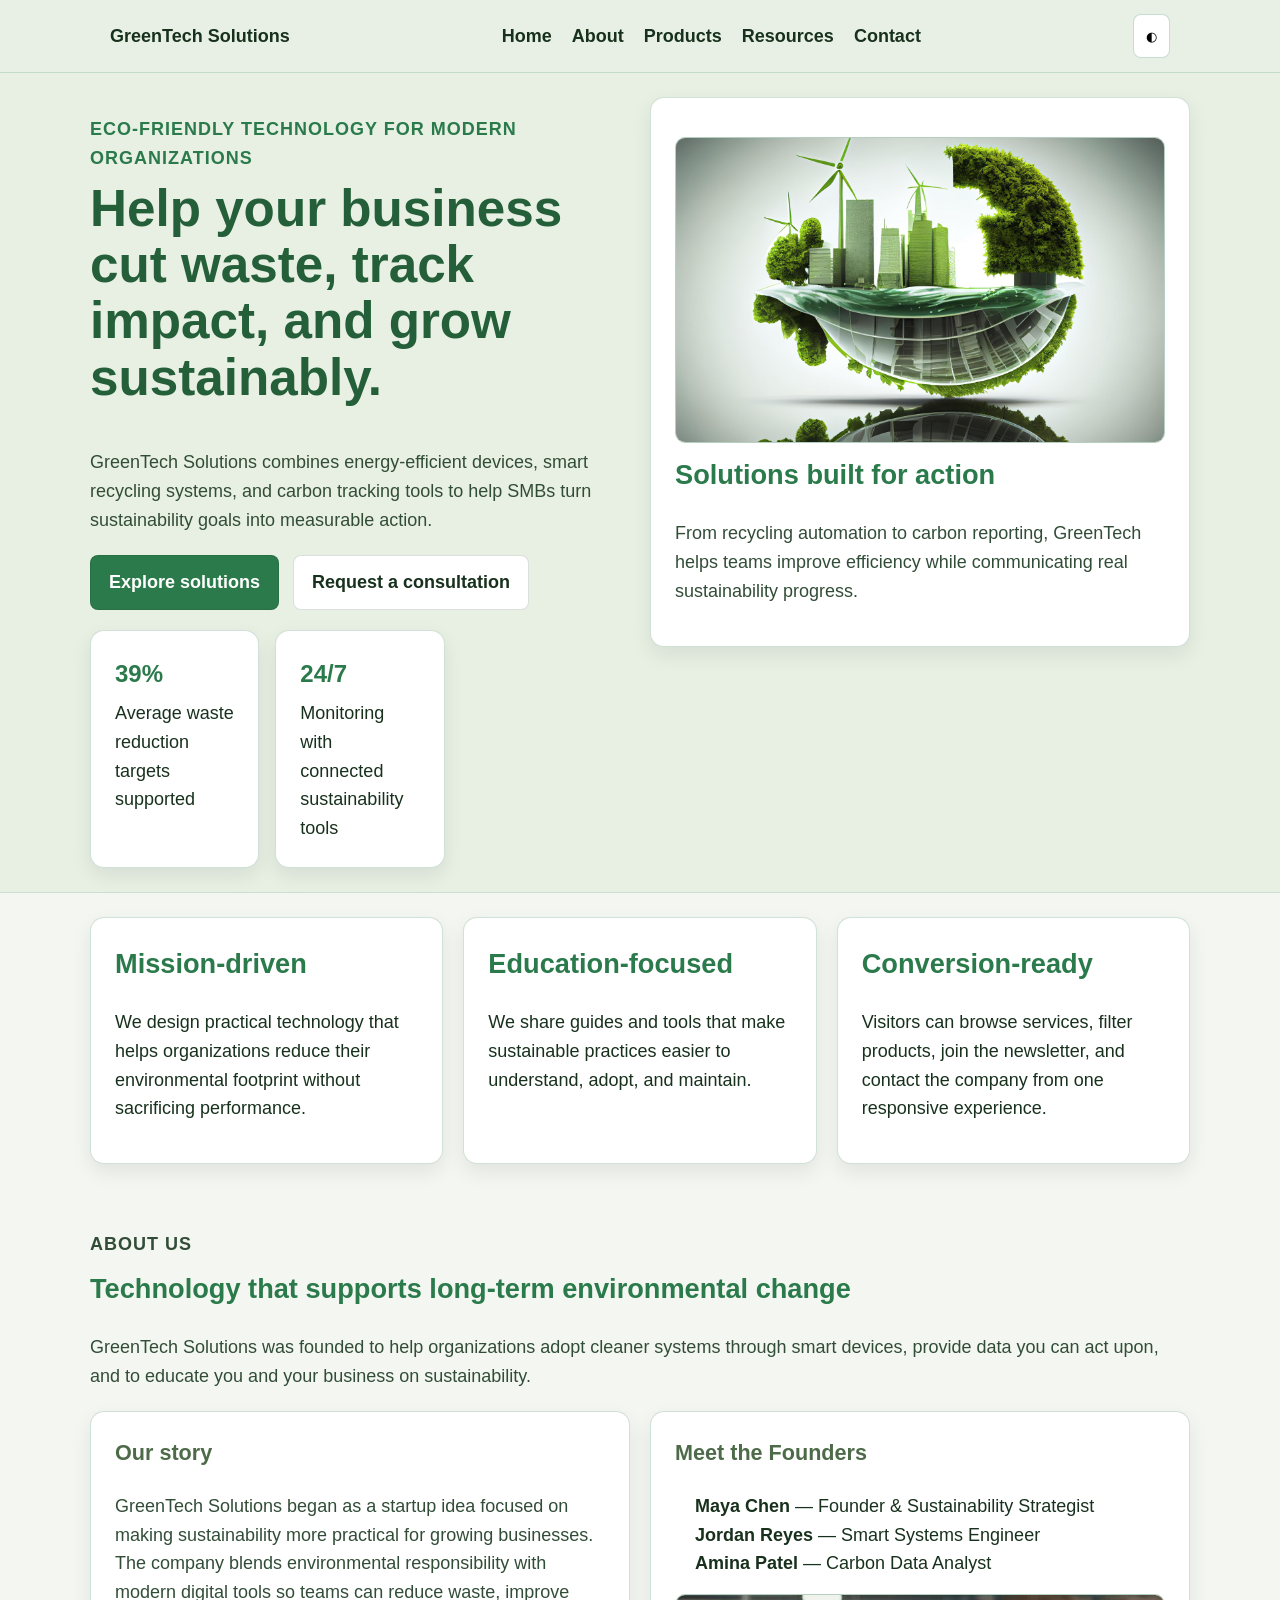
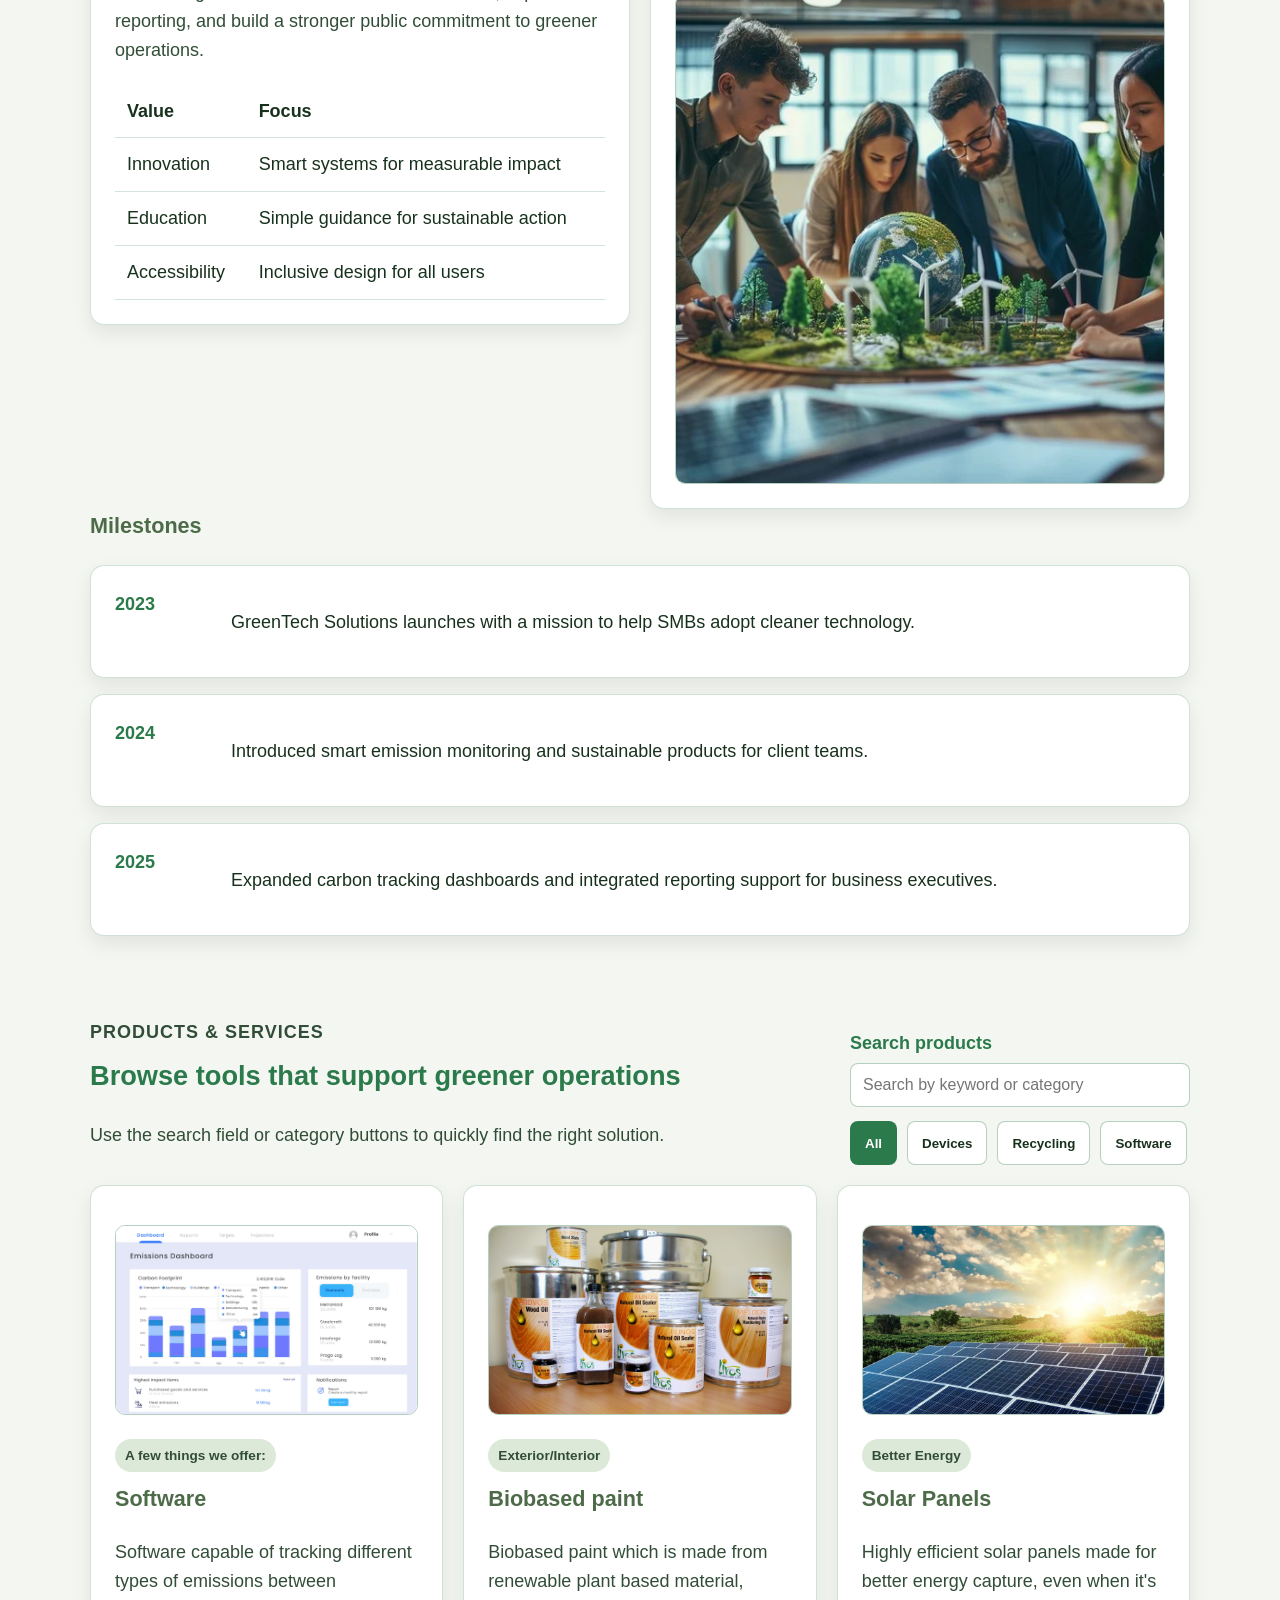
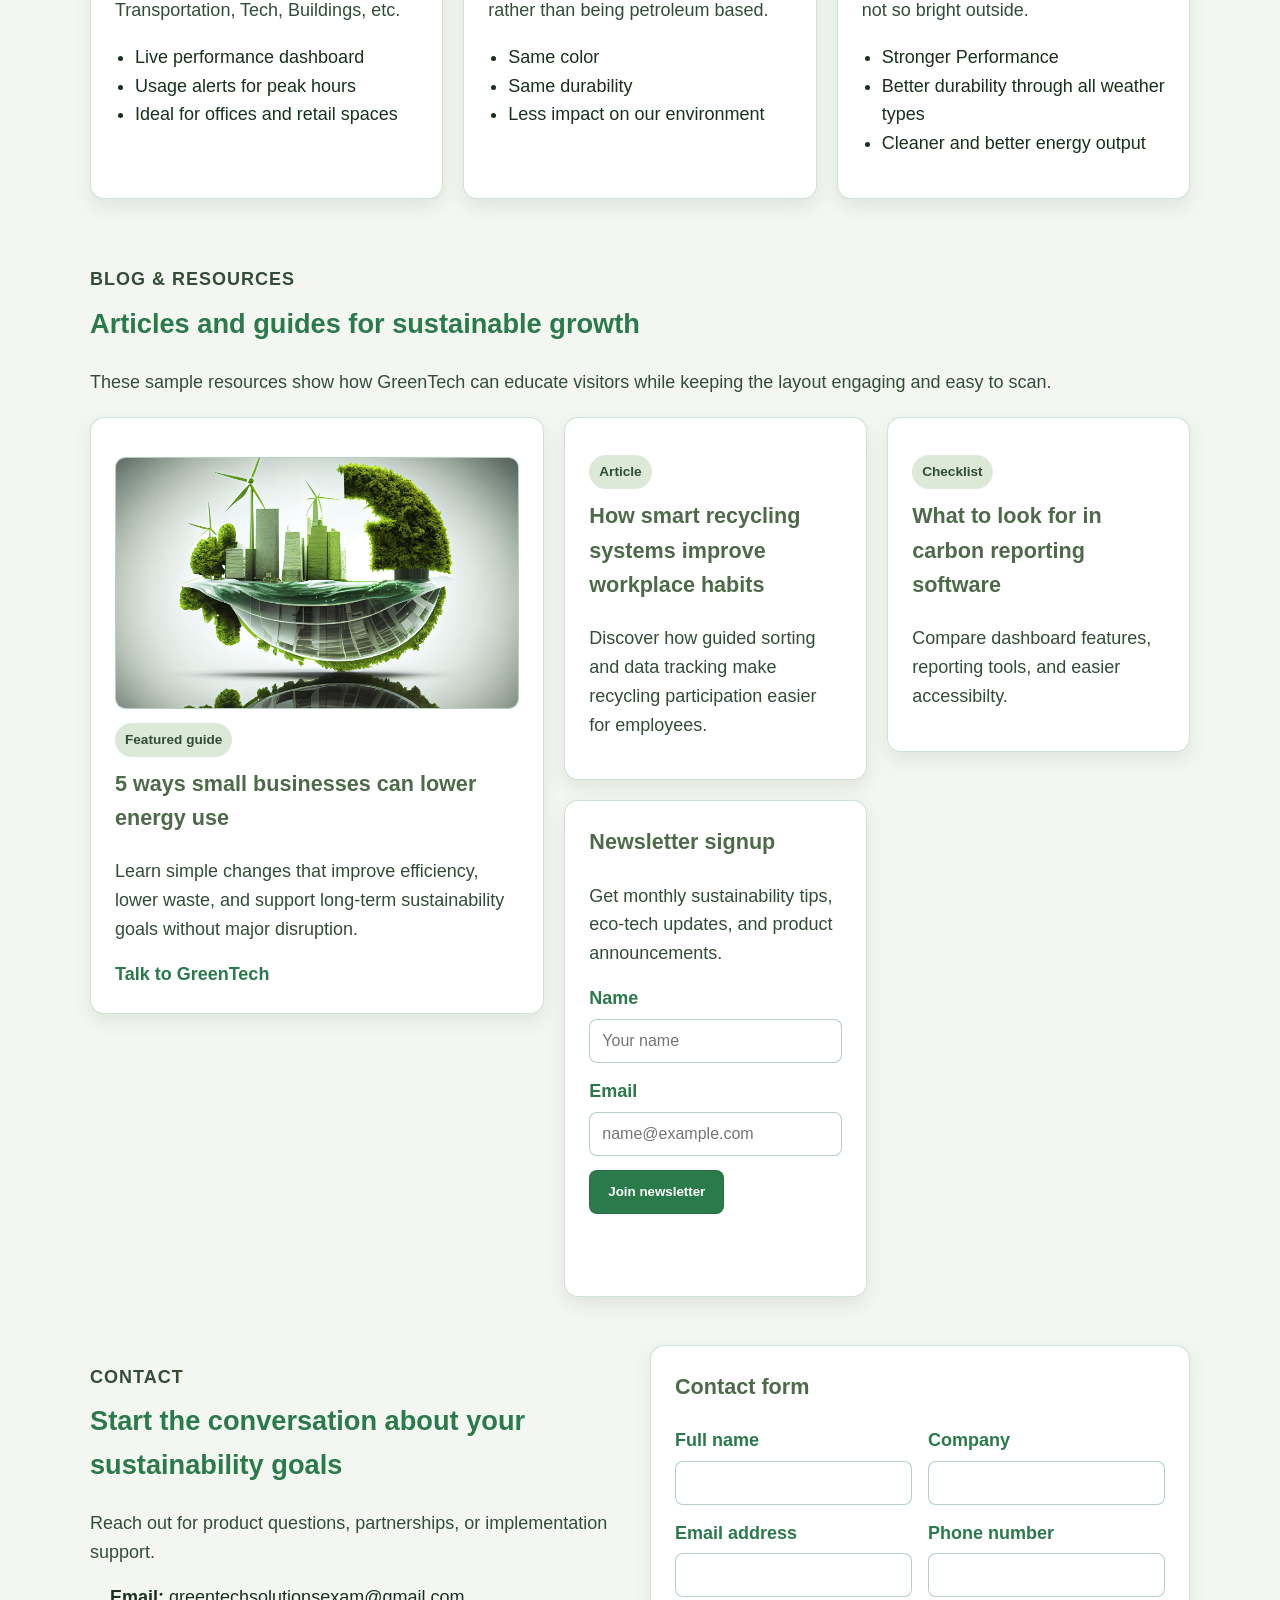
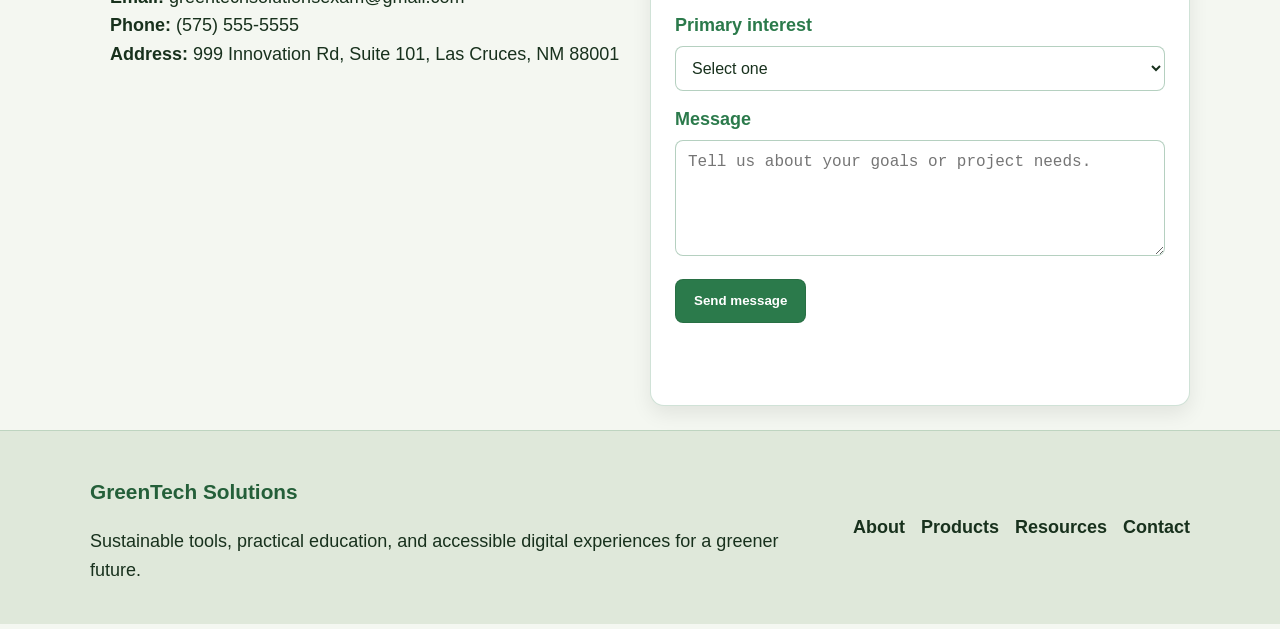
==== commit 28fefaca: "fixed img paths" ====
--- a/html/greentech.html
+++ b/html/greentech.html
@@ -116,7 +116,7 @@
             <li><strong>Jordan Reyes</strong> — Smart Systems Engineer</li>
             <li><strong>Amina Patel</strong> — Carbon Data Analyst</li>
           </ul>
-          <img src="images/team.jpg" alt="GreenTech team collaborating in an office" width="800" height="600" loading="lazy">
+          <img src="../images/team.jpg" alt="GreenTech team collaborating in an office" width="800" height="600" loading="lazy">
         </article>
       </div>
 
@@ -252,7 +252,7 @@
           <h2>Start the conversation about your sustainability goals</h2>
           <p>Reach out for product questions, partnerships, or implementation support.</p>
           <ul class="contact-list">
-            <li><strong>Email:</strong> hello@greentechsolutions.example</li>
+            <li><strong>Email:</strong> greentechsolutionsexam@gmail.com</li>
             <li><strong>Phone:</strong> (575) 555-5555</li>
             <li><strong>Address:</strong> 999 Innovation Rd, Suite 101, Las Cruces, NM 88001</li>
           </ul>
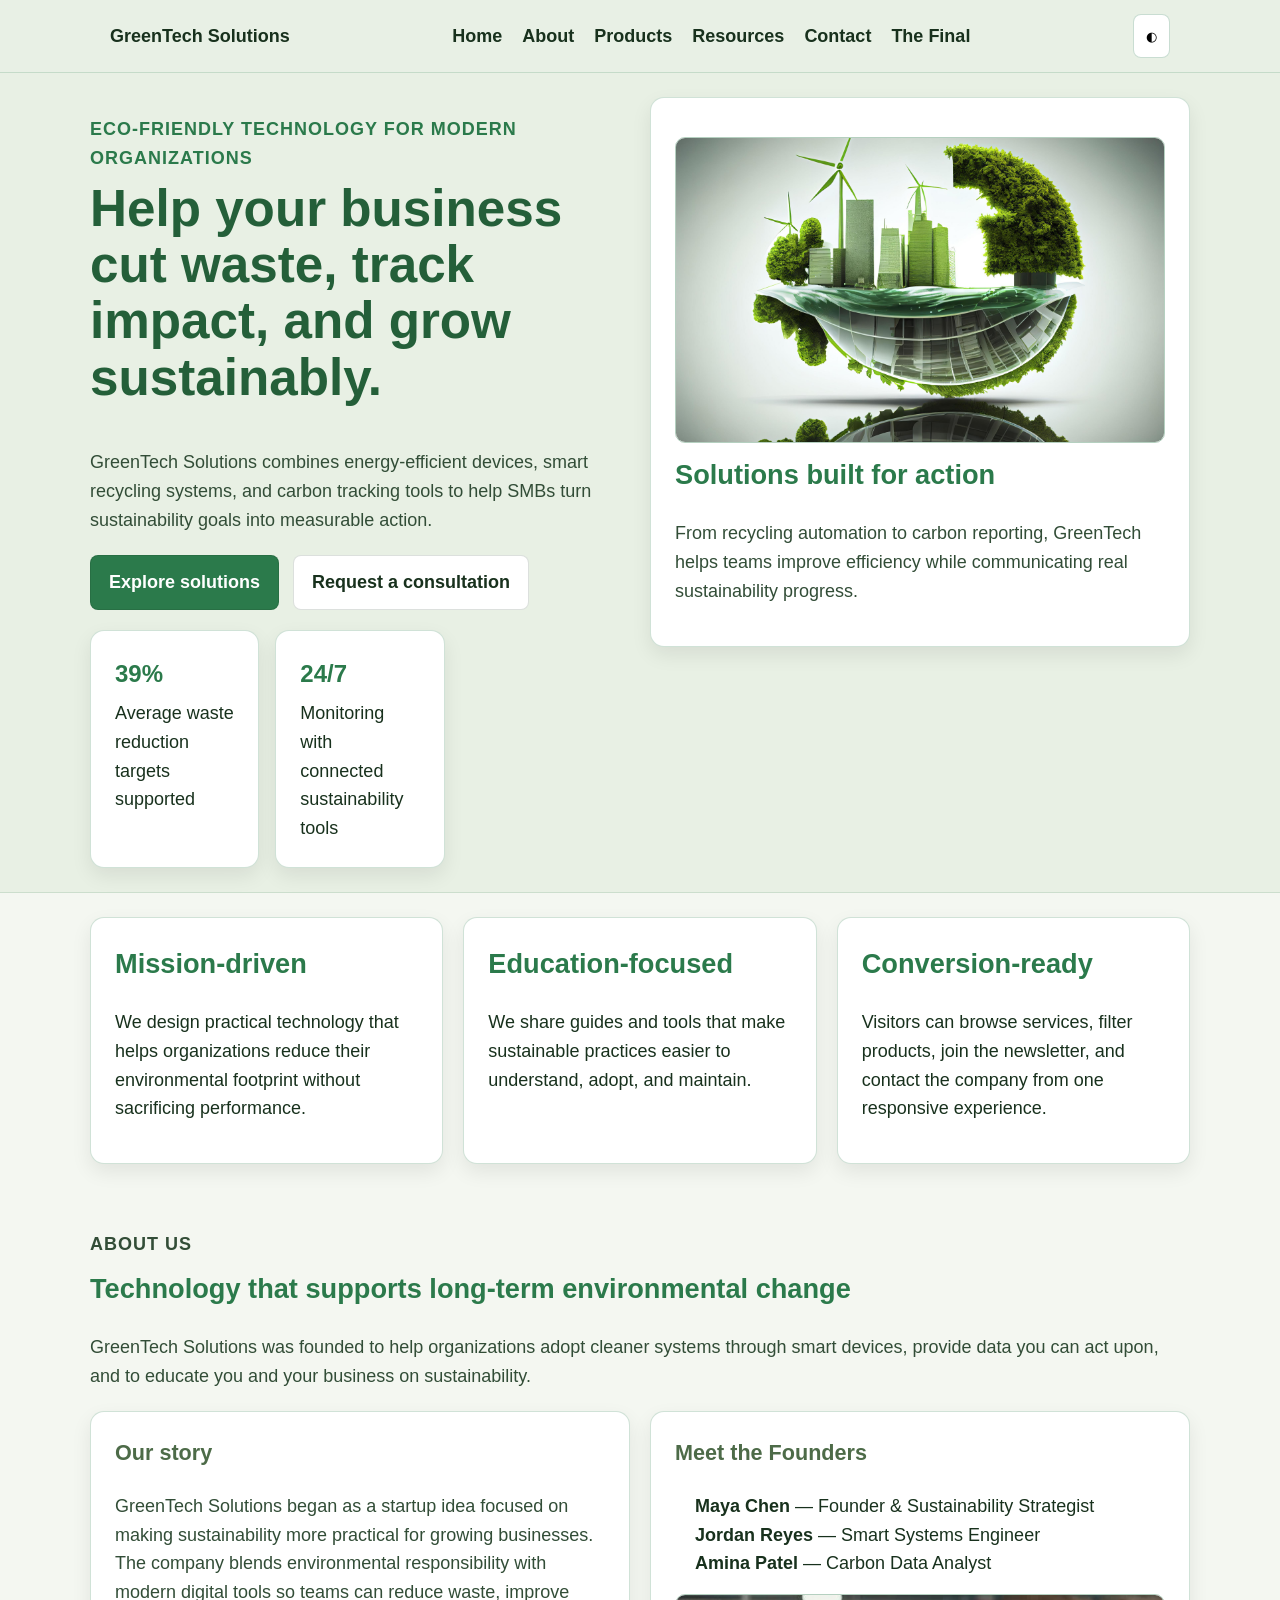
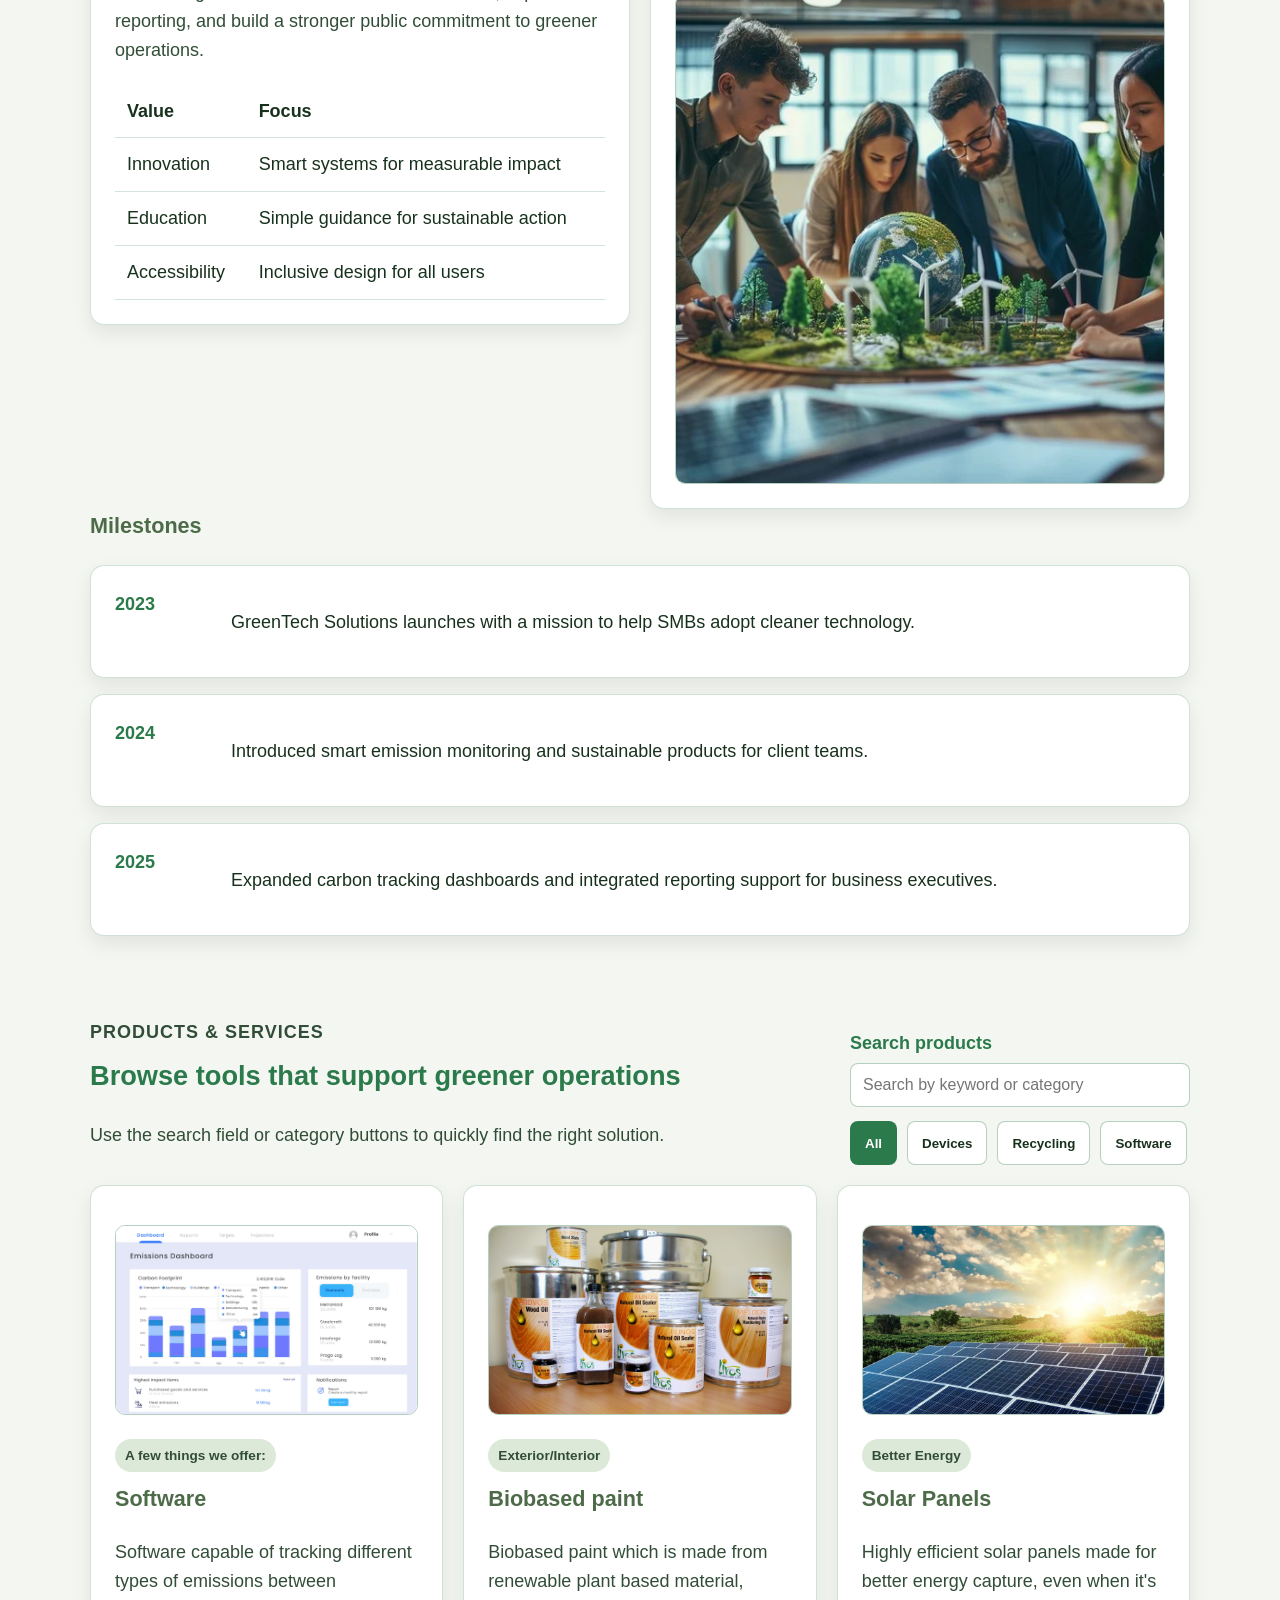
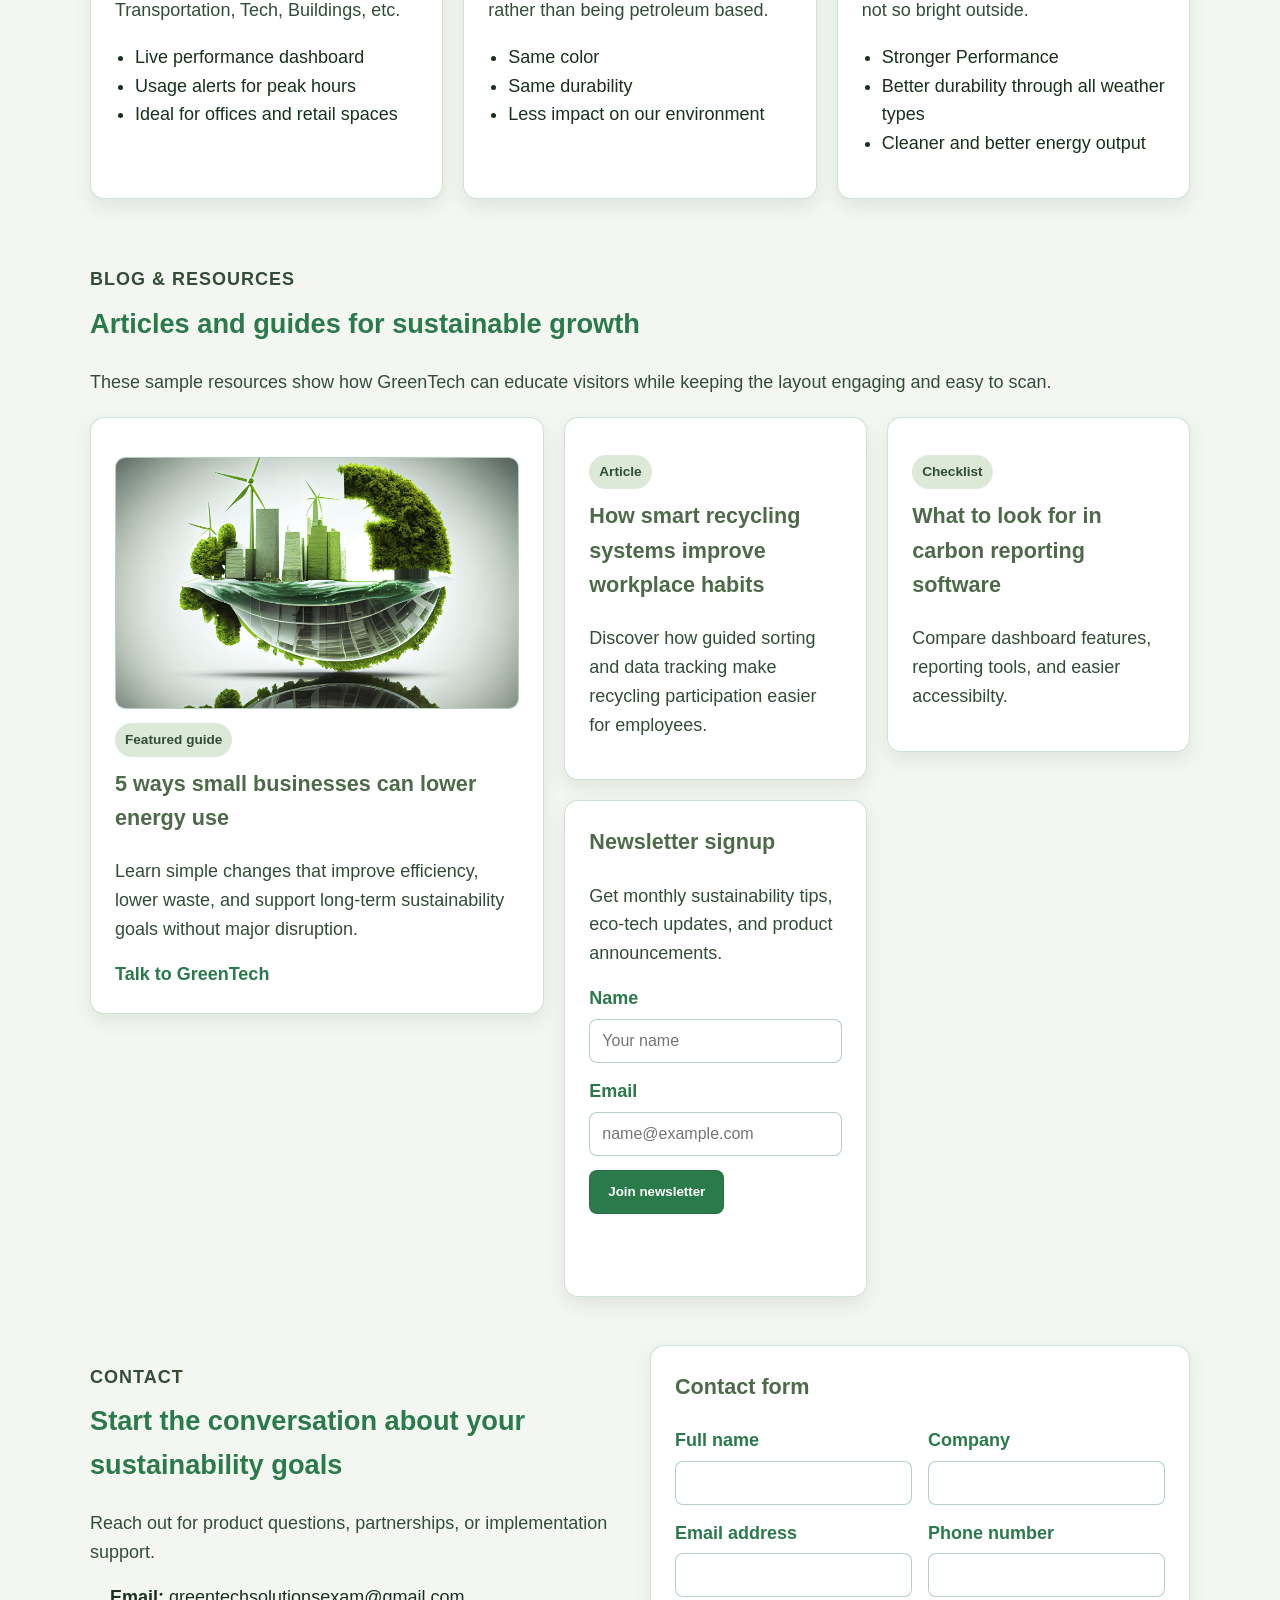
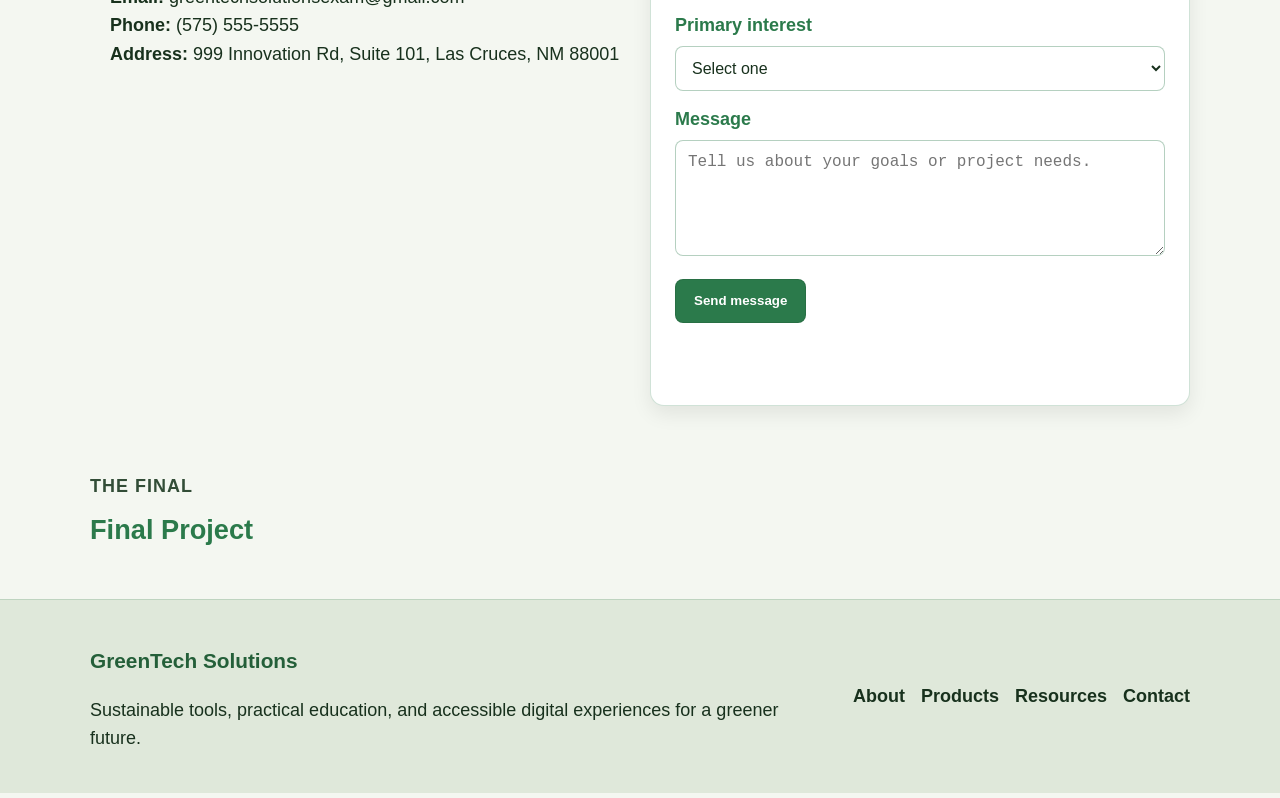
==== commit 53ed28af: "Added final to the naviagation list" ====
--- a/html/greentech.html
+++ b/html/greentech.html
@@ -22,14 +22,15 @@
       </button>
 
       <nav class="primary-nav" id="primary-nav" aria-label="Primary navigation">
-        <ul>
-          <li><a href="#home">Home</a></li>
-          <li><a href="#about">About</a></li>
-          <li><a href="#products">Products</a></li>
-          <li><a href="#resources">Resources</a></li>
-          <li><a href="#contact">Contact</a></li>
-        </ul>
-      </nav>
+  <ul>
+    <li><a href="#home">Home</a></li>
+    <li><a href="#about">About</a></li>
+    <li><a href="#products">Products</a></li>
+    <li><a href="#resources">Resources</a></li>
+    <li><a href="#contact">Contact</a></li>
+    <li><a href="#final">The Final</a></li>
+  </ul>
+</nav>
 
       <button class="theme-toggle" type="button" data-theme-toggle aria-label="Switch to dark mode">
         <span aria-hidden="true">◐</span>
@@ -302,6 +303,13 @@
     </section>
   </main>
 
+  <section class="section" id="final">
+  <div class="container section-heading">
+    <p class="eyebrow">The Final</p>
+    <h2>Final Project</h2>
+    </div>
+</section>
+
   <footer class="site-footer">
     <div class="container footer-grid">
       <div>
